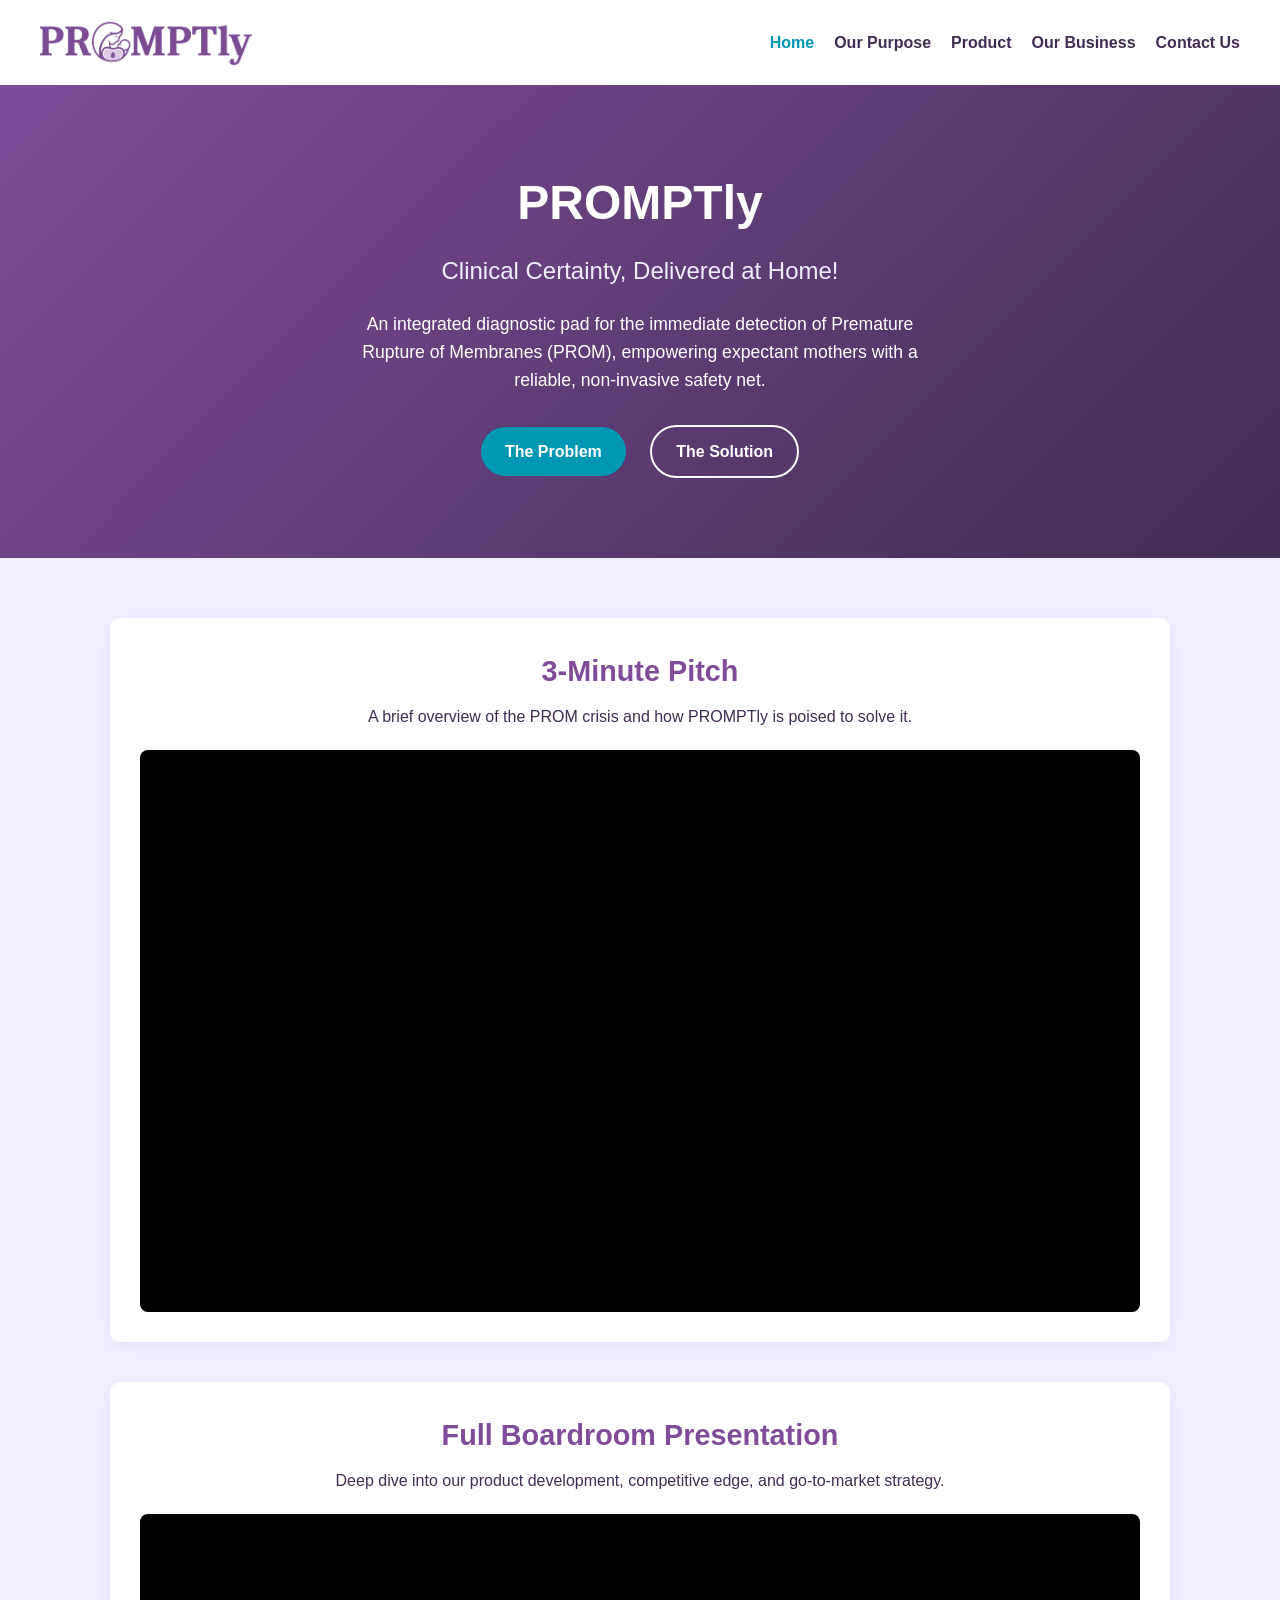
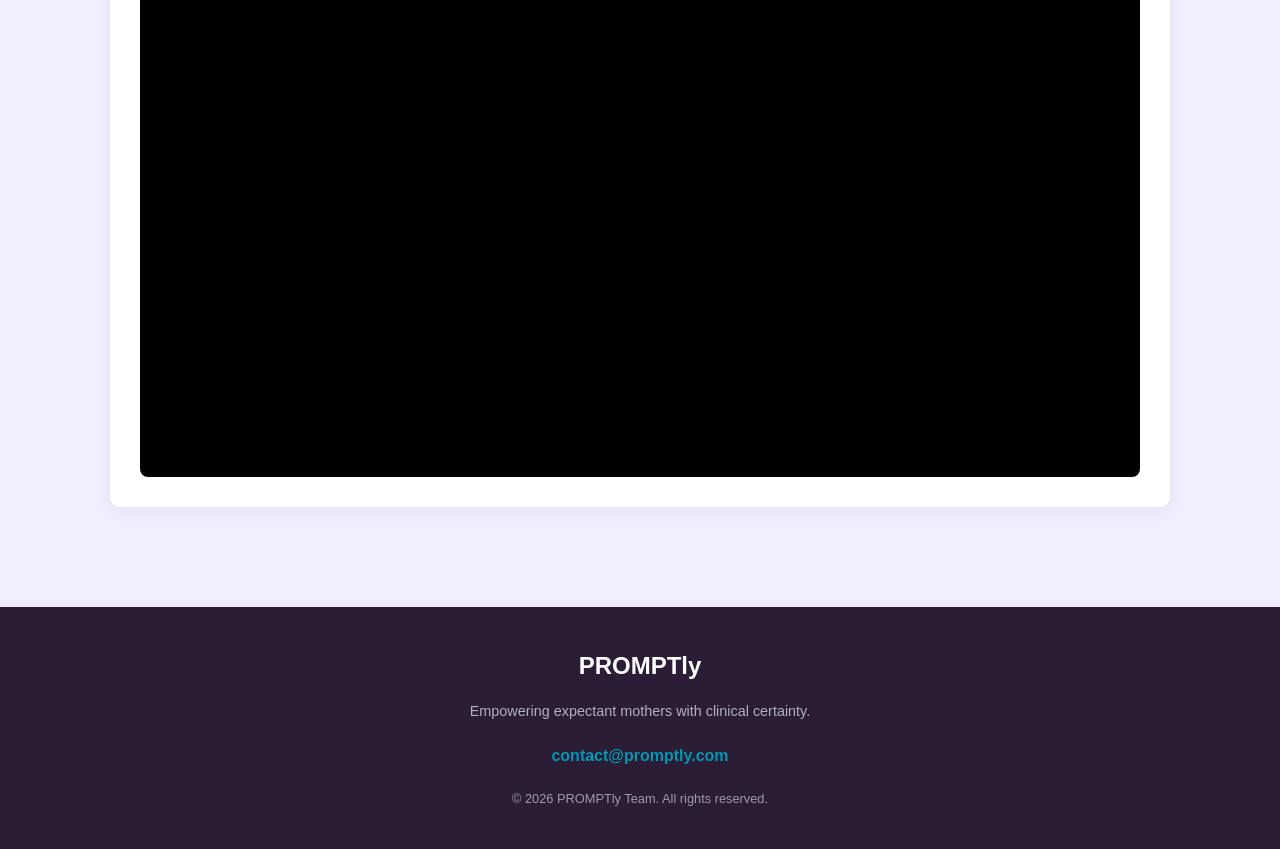
==== index.html @ 9092fa54 "tim initial commit (raw gemini output, not good lol)" ====
<!DOCTYPE html>
<html lang="en">
<head>
    <meta charset="UTF-8">
    <meta name="viewport" content="width=device-width, initial-scale=1.0">
    <title>PROMPTly | Clinical Certainty, Delivered at Home</title>
    <link rel="stylesheet" href="style.css">
</head>
<body>

    <nav class="navbar">
        <div class="logo">
            <a href="index.html">
                <img src="logo.png" alt="PROMPTly Logo">
            </a>
        </div>
        <ul class="nav-links">
            <li><a href="index.html" class="active">Home</a></li>
            <li><a href="purpose.html">Our Purpose</a></li>
            <li><a href="product.html">Product</a></li>
            <li><a href="business.html">Our Business</a></li>
            <li><a href="contact.html">Contact Us</a></li>
        </ul>
    </nav>

    <header class="hero">
        <div class="hero-content">
            <h1>PROMPTly</h1>
            <h2>Clinical Certainty, Delivered at Home!</h2>
            <p>An integrated diagnostic pad for the immediate detection of Premature Rupture of Membranes (PROM), empowering expectant mothers with a reliable, non-invasive safety net.</p>
            <div class="cta-buttons">
                <a href="purpose.html" class="btn btn-primary">The Problem</a>
                <a href="product.html" class="btn btn-secondary">The Solution</a>
            </div>
        </div>
    </header>

    <main class="media-section">
        <div class="container">
            
            <section class="video-container">
                <h3>3-Minute Pitch</h3>
                <p>A brief overview of the PROM crisis and how PROMPTly is poised to solve it.</p>
                <div class="video-wrapper">
                    <iframe src="https://www.youtube.com/embed/placeholder1" frameborder="0" allow="autoplay; encrypted-media" allowfullscreen></iframe>
                </div>
            </section>

            <section class="video-container">
                <h3>Full Boardroom Presentation</h3>
                <p>Deep dive into our product development, competitive edge, and go-to-market strategy.</p>
                <div class="video-wrapper">
                    <iframe src="https://www.youtube.com/embed/placeholder2" frameborder="0" allow="autoplay; encrypted-media" allowfullscreen></iframe>
                </div>
            </section>

        </div>
    </main>

    <footer>
        <div class="footer-content">
            <div class="logo" style="color: var(--white); margin-bottom: 15px;">PROMPTly</div>
            <p>Empowering expectant mothers with clinical certainty.</p>
            <div style="margin-top: 20px;">
                <a href="mailto:contact@promptly.com" style="color: var(--accent-color-2); font-weight: bold;">contact@promptly.com</a>
            </div>
            <p style="margin-top: 20px; font-size: 0.8rem; opacity: 0.6;">&copy; 2026 PROMPTly Team. All rights reserved.</p>
        </div>
    </footer>

</body>
</html>
---- style.css ----
/* --- CSS VARIABLES --- */
:root {
    --bg-color: #f0edff;           /* Light Lavender */
    --text-color: #412d53;         /* Dark Purple */
    --accent-color-1: #804c9a;     /* Medium Purple */
    --accent-color-2: #0097b2;     /* Teal */
    
    /* Complementary Colors */
    --card-bg: #ffffff;            /* Clean white for content readability */
    --footer-bg: #2a1d35;          /* Extra dark purple for footer contrast */
    --white: #ffffff;
}

/* --- GLOBAL STYLES --- */
* {
    margin: 0;
    padding: 0;
    box-sizing: border-box;
}

body {
    font-family: 'Segoe UI', Tahoma, Geneva, Verdana, sans-serif;
    background-color: var(--bg-color);
    color: var(--text-color);
    line-height: 1.6;
}

a {
    text-decoration: none;
    color: var(--accent-color-2);
    transition: color 0.3s ease;
}

a:hover {
    color: var(--accent-color-1);
}

.container {
    max-width: 1100px;
    margin: 0 auto;
    padding: 0 20px;
}

/* --- NAVIGATION --- */
.navbar {
    display: flex;
    justify-content: space-between;
    align-items: center;
    background-color: var(--card-bg);
    padding: 20px 40px;
    box-shadow: 0 4px 6px rgba(0,0,0,0.05);
}

.logo {
    font-size: 24px;
    font-weight: 700;
    color: var(--accent-color-1);
}

.nav-links {
    list-style: none;
    display: flex;
    gap: 20px;
}

.nav-links a {
    color: var(--text-color);
    font-weight: 600;
}

.nav-links a.active, .nav-links a:hover {
    color: var(--accent-color-2);
}

/* --- HERO SECTION --- */
.hero {
    background: linear-gradient(135deg, var(--accent-color-1), var(--text-color));
    color: var(--white);
    text-align: center;
    padding: 80px 20px;
}

.hero h1 {
    font-size: 3rem;
    margin-bottom: 10px;
}

.hero h2 {
    font-size: 1.5rem;
    font-weight: 300;
    margin-bottom: 20px;
    color: var(--bg-color);
}

.hero p {
    max-width: 600px;
    margin: 0 auto 30px auto;
    font-size: 1.1rem;
}

.cta-buttons .btn {
    display: inline-block;
    padding: 12px 24px;
    border-radius: 30px;
    font-weight: 600;
    margin: 0 10px;
}

.btn-primary {
    background-color: var(--accent-color-2);
    color: var(--white);
}

.btn-primary:hover {
    background-color: #007a90;
    color: var(--white);
}

.btn-secondary {
    background-color: transparent;
    border: 2px solid var(--white);
    color: var(--white);
}

.btn-secondary:hover {
    background-color: var(--white);
    color: var(--accent-color-1);
}

/* --- MEDIA SECTION (VIDEOS) --- */
.media-section {
    padding: 60px 0;
}

.video-container {
    background-color: var(--card-bg);
    border-radius: 10px;
    padding: 30px;
    margin-bottom: 40px;
    box-shadow: 0 4px 15px rgba(0,0,0,0.05);
    text-align: center;
}

.video-container h3 {
    color: var(--accent-color-1);
    margin-bottom: 10px;
    font-size: 1.8rem;
}

.video-container p {
    margin-bottom: 20px;
    color: var(--text-color);
}

.video-wrapper {
    position: relative;
    padding-bottom: 56.25%; /* 16:9 Aspect Ratio */
    height: 0;
    overflow: hidden;
    border-radius: 8px;
    background-color: #000;
}

.video-wrapper iframe {
    position: absolute;
    top: 0;
    left: 0;
    width: 100%;
    height: 100%;
}

/* --- FOOTER & RUBRIC MAP --- */
footer {
    background-color: var(--footer-bg);
    color: var(--bg-color);
    padding: 40px 20px;
    text-align: center;
}

.footer-content h4 {
    color: var(--accent-color-2);
    margin-bottom: 15px;
    font-size: 1.2rem;
}

.rubric-map {
    list-style: none;
    max-width: 600px;
    margin: 0 auto 30px auto;
    text-align: left;
    background: rgba(255,255,255,0.1);
    padding: 20px;
    border-radius: 8px;
}

.rubric-map li {
    margin-bottom: 10px;
}

.rubric-map a {
    color: var(--accent-color-2);
    text-decoration: underline;
}

.rubric-map a:hover {
    color: var(--white);
}

footer p {
    font-size: 0.9rem;
    opacity: 0.7;
}

/* --- LOGO IMAGE UPDATE --- */
.logo a {
    display: flex;
    align-items: center;
}

.logo img {
    height: 45px; /* Adjust this value to make your logo bigger/smaller */
    width: auto;
    display: block;
}

/* --- PURPOSE PAGE STYLES --- */
.content-section {
    padding: 60px 0;
}

.info-card {
    background-color: var(--card-bg);
    border-radius: 10px;
    padding: 30px;
    margin-bottom: 30px;
    box-shadow: 0 4px 15px rgba(0,0,0,0.05);
    border-left: 5px solid var(--accent-color-1);
}

.info-card h3 {
    color: var(--text-color);
    margin-bottom: 15px;
    font-size: 1.5rem;
}

.info-card p {
    font-size: 1.1rem;
    color: #555;
}

.double-column {
    display: flex;
    gap: 30px;
    border-left: none;
    background-color: transparent;
    box-shadow: none;
    padding: 0;
}

.double-column .column {
    flex: 1;
    background-color: var(--card-bg);
    border-radius: 10px;
    padding: 30px;
    box-shadow: 0 4px 15px rgba(0,0,0,0.05);
    border-top: 5px solid var(--accent-color-2);
}

.personal-story {
    background-color: var(--bg-color);
    border: 2px dashed var(--accent-color-1);
    border-left: 2px dashed var(--accent-color-1);
    text-align: center;
}

.personal-story h3 {
    color: var(--accent-color-1);
}

/* Responsive for double column */
@media (max-width: 768px) {
    .double-column {
        flex-direction: column;
    }
}

/* --- PRODUCT PAGE STYLES --- */
.product-feature {
    display: flex;
    align-items: center;
    gap: 40px;
    margin-bottom: 50px;
    background-color: var(--card-bg);
    padding: 30px;
    border-radius: 10px;
    box-shadow: 0 4px 15px rgba(0,0,0,0.05);
}

.product-feature.reverse {
    flex-direction: row-reverse;
}

.feature-text {
    flex: 1;
}

.feature-text h3 {
    color: var(--accent-color-1);
    margin-bottom: 15px;
    font-size: 1.5rem;
}

.feature-text p {
    color: #555;
    font-size: 1.1rem;
}

.feature-image {
    flex: 1;
    display: flex;
    justify-content: center;
    align-items: center;
}

.feature-image img {
    max-width: 100%;
    border-radius: 8px;
    box-shadow: 0 4px 10px rgba(0,0,0,0.1);
}

/* Placeholder box for missing images */
.placeholder-box {
    background-color: #e2dcf2;
    border: 2px dashed var(--accent-color-1);
    border-radius: 8px;
    height: 250px;
    width: 100%;
    color: var(--accent-color-1);
    font-weight: bold;
}

.ui-list {
    margin-top: 15px;
    padding-left: 20px;
}

.ui-list li {
    margin-bottom: 10px;
    font-size: 1.1rem;
}

/* Responsive for Product Features */
@media (max-width: 768px) {
    .product-feature, .product-feature.reverse {
        flex-direction: column;
        text-align: center;
    }
}

/* --- BUSINESS PAGE STYLES --- */

/* Stats Grid for TAM/SAM/SOM */
.stats-grid {
    display: grid;
    grid-template-columns: repeat(auto-fit, minmax(200px, 1fr));
    gap: 20px;
    margin-top: 20px;
}

.stat-box {
    background-color: var(--bg-color);
    padding: 20px;
    border-radius: 8px;
    text-align: center;
    border: 2px solid var(--accent-color-1);
    transition: transform 0.3s ease;
}

.stat-box:hover {
    transform: translateY(-5px);
}

.stat-box h4 {
    color: var(--accent-color-1);
    font-size: 2.5rem;
    margin-bottom: 5px;
    line-height: 1;
}

.stat-box p {
    font-size: 0.95rem;
    color: var(--text-color);
}

/* Timeline Layout */
.timeline {
    margin-top: 25px;
    position: relative;
}

.timeline::before {
    content: '';
    position: absolute;
    left: 20px;
    top: 0;
    bottom: 0;
    width: 3px;
    background-color: var(--bg-color);
}

.timeline-step {
    display: flex;
    margin-bottom: 25px;
    position: relative;
}

.step-marker {
    width: 40px;
    height: 40px;
    background-color: var(--accent-color-2);
    color: var(--white);
    border-radius: 50%;
    display: flex;
    align-items: center;
    justify-content: center;
    font-weight: bold;
    font-size: 1.2rem;
    flex-shrink: 0;
    z-index: 1;
    border: 4px solid var(--card-bg);
}

.step-content {
    margin-left: 20px;
    padding-top: 5px;
}

.step-content h4 {
    color: var(--accent-color-2);
    margin-bottom: 5px;
}

/* Competitor Table */
.table-responsive {
    overflow-x: auto;
    margin-top: 20px;
}

.competitor-table {
    width: 100%;
    border-collapse: collapse;
    min-width: 600px;
}

.competitor-table th, .competitor-table td {
    padding: 15px;
    text-align: left;
    border-bottom: 1px solid #eee;
}

.competitor-table th {
    background-color: var(--bg-color);
    color: var(--accent-color-1);
    font-weight: bold;
}

.competitor-table td.highlight {
    background-color: rgba(0, 151, 178, 0.05); /* very light teal */
    font-weight: 600;
    color: var(--accent-color-2);
    border-left: 3px solid var(--accent-color-2);
    border-right: 3px solid var(--accent-color-2);
}

/* Make sure the highlight borders connect vertically */
.competitor-table tbody tr:first-child td.highlight {
    border-top: 3px solid var(--accent-color-2);
}
.competitor-table tbody tr:last-child td.highlight {
    border-bottom: 3px solid var(--accent-color-2);
}

@media (max-width: 768px) {
    .stats-grid {
        grid-template-columns: 1fr;
    }
}

/* --- CONTACT PAGE STYLES --- */

/* Team Grid */
.team-grid {
    display: grid;
    grid-template-columns: repeat(auto-fit, minmax(300px, 1fr));
    gap: 30px;
    margin-bottom: 50px;
}

.team-card {
    background-color: var(--card-bg);
    border-radius: 10px;
    padding: 30px 20px;
    text-align: center;
    box-shadow: 0 4px 15px rgba(0,0,0,0.05);
    border-top: 5px solid var(--accent-color-1);
    transition: transform 0.3s ease;
}

.team-card:nth-child(even) {
    border-top: 5px solid var(--accent-color-2);
}

.team-card:hover {
    transform: translateY(-5px);
}

.team-avatar {
    width: 80px;
    height: 80px;
    background-color: var(--bg-color);
    color: var(--accent-color-1);
    border-radius: 50%;
    margin: 0 auto 15px auto;
    display: flex;
    align-items: center;
    justify-content: center;
    font-size: 1.5rem;
    font-weight: bold;
    border: 2px solid var(--accent-color-1);
}

.team-card:nth-child(even) .team-avatar {
    color: var(--accent-color-2);
    border: 2px solid var(--accent-color-2);
}

.team-card h4 {
    color: var(--text-color);
    font-size: 1.3rem;
    margin-bottom: 5px;
}

.team-role {
    color: var(--accent-color-1);
    font-weight: 600;
    font-size: 0.95rem;
    margin-bottom: 15px;
}

.team-card:nth-child(even) .team-role {
    color: var(--accent-color-2);
}

.team-bullets {
    text-align: left;
    font-size: 0.9rem;
    color: #555;
    padding-left: 20px;
}

.team-bullets li {
    margin-bottom: 8px;
}

/* Mentors Section */
.mentors-section {
    background-color: var(--bg-color);
    border: 2px dashed var(--accent-color-1);
    border-radius: 10px;
    padding: 30px;
    text-align: center;
    margin-bottom: 60px;
}

.mentors-section h3 {
    color: var(--accent-color-1);
    margin-bottom: 10px;
}

.mentor-list {
    display: flex;
    justify-content: center;
    gap: 40px;
    margin-top: 20px;
}

.mentor-list p {
    background-color: var(--white);
    padding: 10px 20px;
    border-radius: 30px;
    box-shadow: 0 2px 5px rgba(0,0,0,0.05);
}

/* Contact Form Layout */
.contact-container {
    display: flex;
    gap: 40px;
    background-color: var(--card-bg);
    border-radius: 10px;
    padding: 40px;
    box-shadow: 0 4px 15px rgba(0,0,0,0.05);
}

.contact-info {
    flex: 1;
}

.contact-info h3 {
    color: var(--accent-color-2);
    font-size: 1.8rem;
    margin-bottom: 15px;
}

.contact-form {
    flex: 1.5;
}

.form-group {
    margin-bottom: 20px;
}

.form-group label {
    display: block;
    margin-bottom: 8px;
    font-weight: bold;
    color: var(--text-color);
}

.form-group input, .form-group textarea {
    width: 100%;
    padding: 12px;
    border: 1px solid #ccc;
    border-radius: 6px;
    font-family: inherit;
    font-size: 1rem;
}

.form-group input:focus, .form-group textarea:focus {
    outline: none;
    border-color: var(--accent-color-2);
    box-shadow: 0 0 5px rgba(0, 151, 178, 0.3);
}

/* Responsive Design for Contact Page */
@media (max-width: 768px) {
    .mentor-list {
        flex-direction: column;
        gap: 15px;
    }
    
    .contact-container {
        flex-direction: column;
    }
}
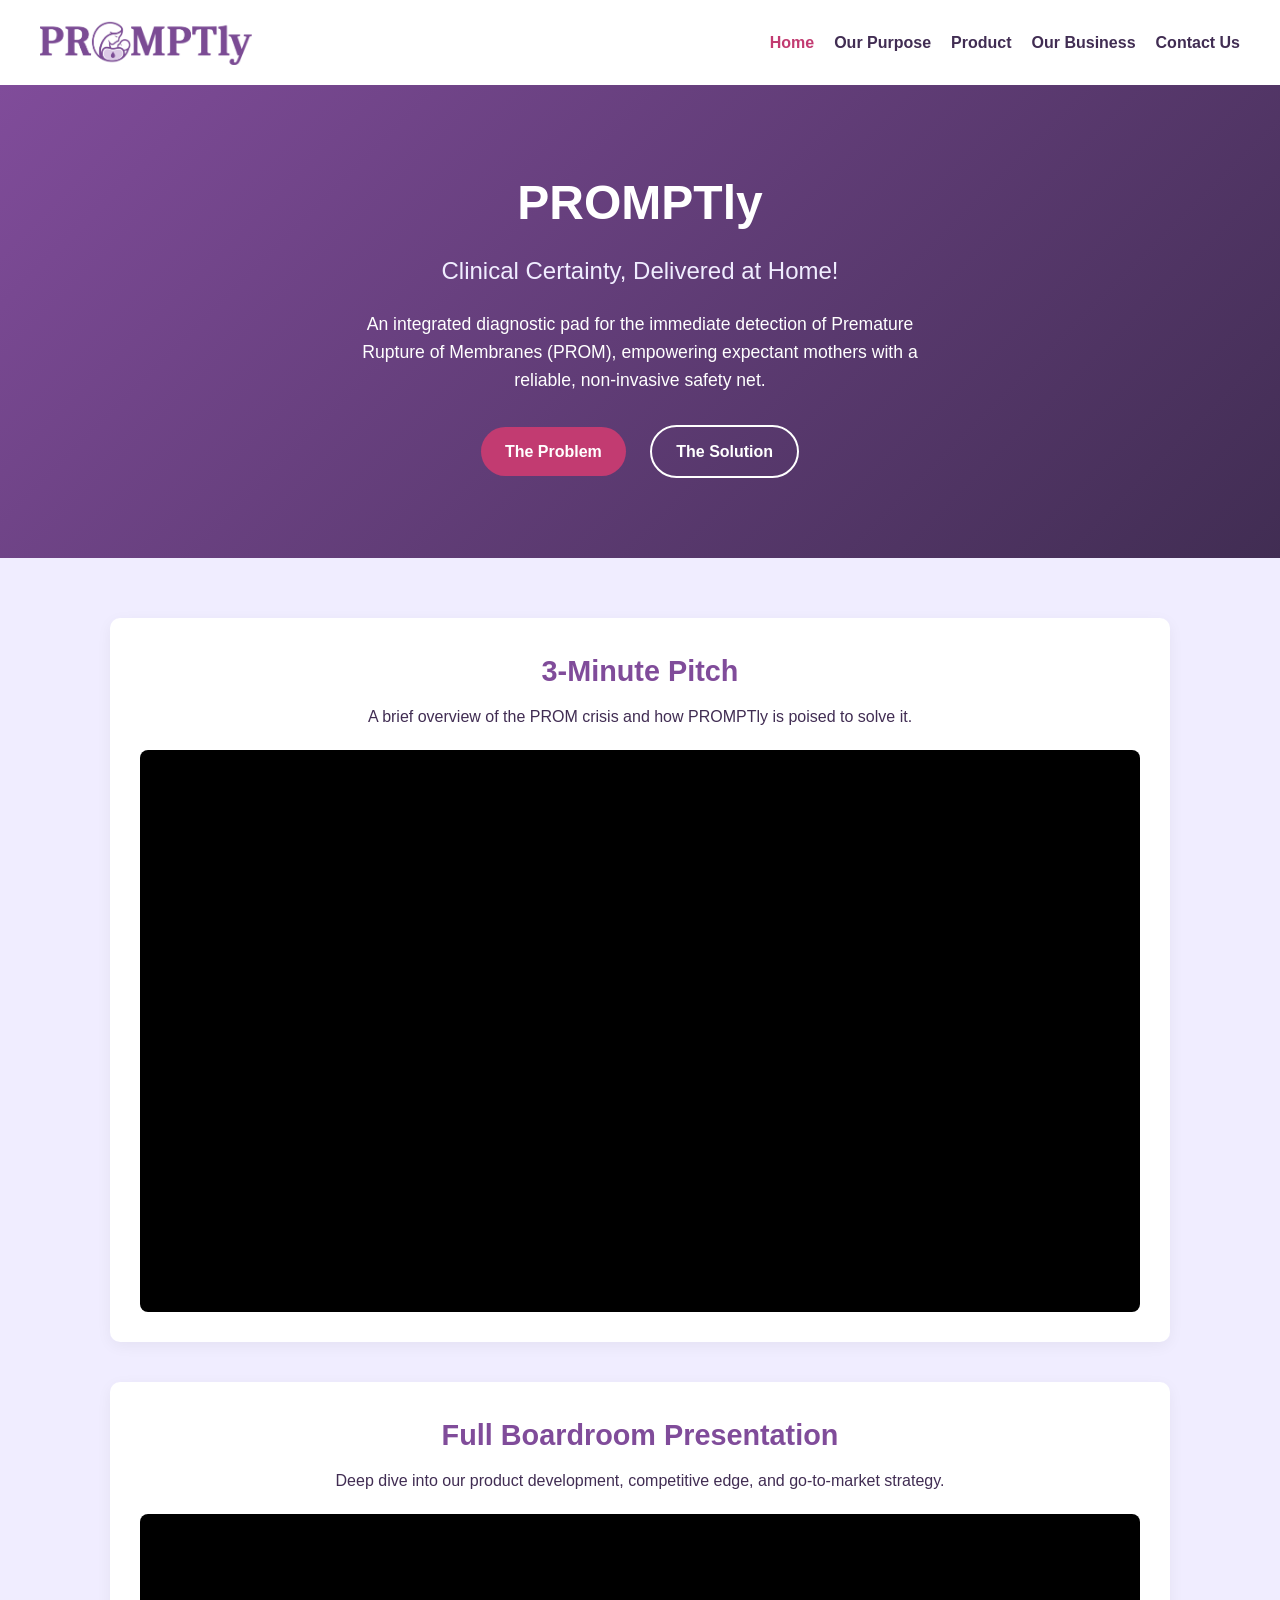
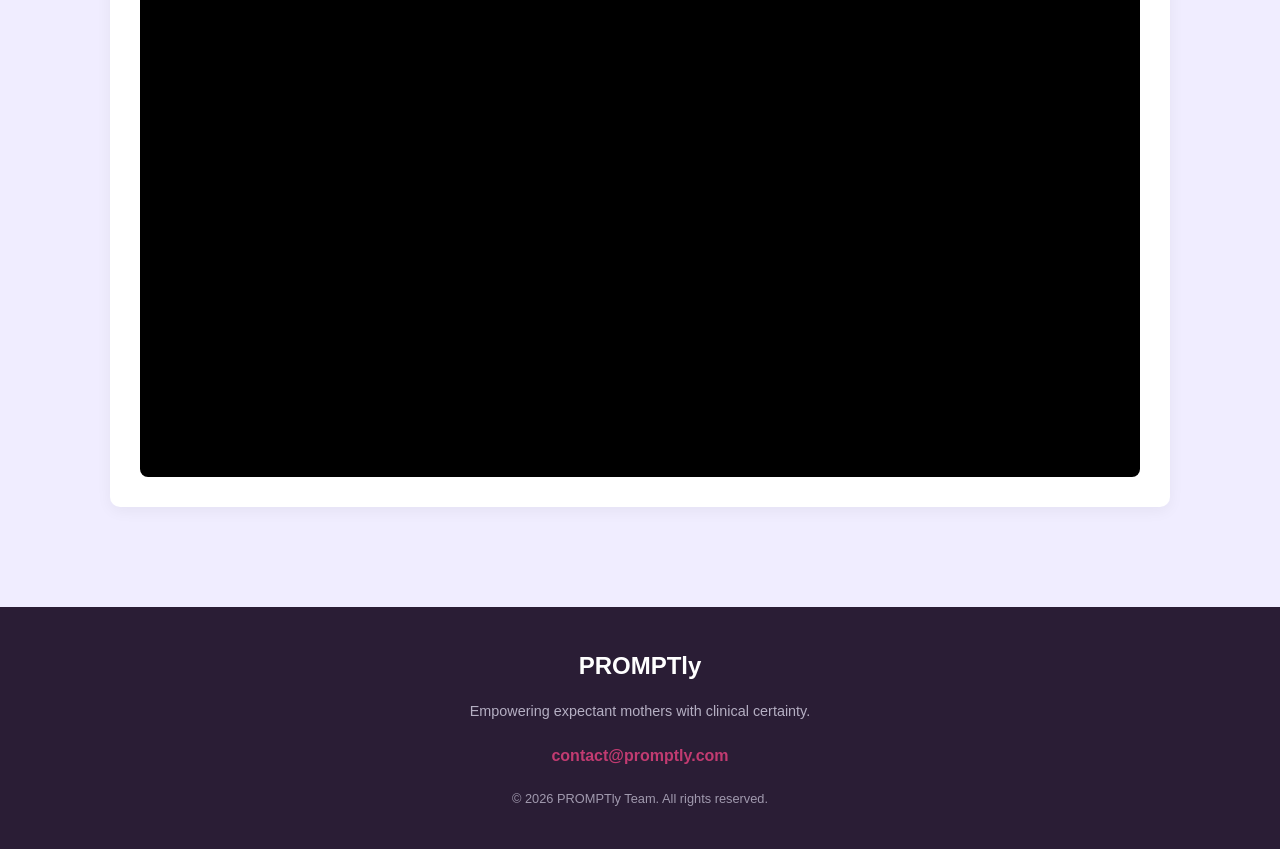
==== commit baf24aac: "added logo favicon.png" ====
--- a/index.html
+++ b/index.html
@@ -5,6 +5,7 @@
     <meta name="viewport" content="width=device-width, initial-scale=1.0">
     <title>PROMPTly | Clinical Certainty, Delivered at Home</title>
     <link rel="stylesheet" href="style.css">
+    <link rel="icon" type="image/png" href="assets/favicon.png">
 </head>
 <body>
 
--- a/style.css
+++ b/style.css
@@ -3,7 +3,8 @@
     --bg-color: #f0edff;           /* Light Lavender */
     --text-color: #412d53;         /* Dark Purple */
     --accent-color-1: #804c9a;     /* Medium Purple */
-    --accent-color-2: #0097b2;     /* Teal */
+    --accent-color-2: #c23b71;     /* Deep Rose */
+    --hover-color: #a72f5f;
     
     /* Complementary Colors */
     --card-bg: #ffffff;            /* Clean white for content readability */
@@ -112,7 +113,7 @@
 }
 
 .btn-primary:hover {
-    background-color: #007a90;
+    background-color: var(--hover-color);
     color: var(--white);
 }
 
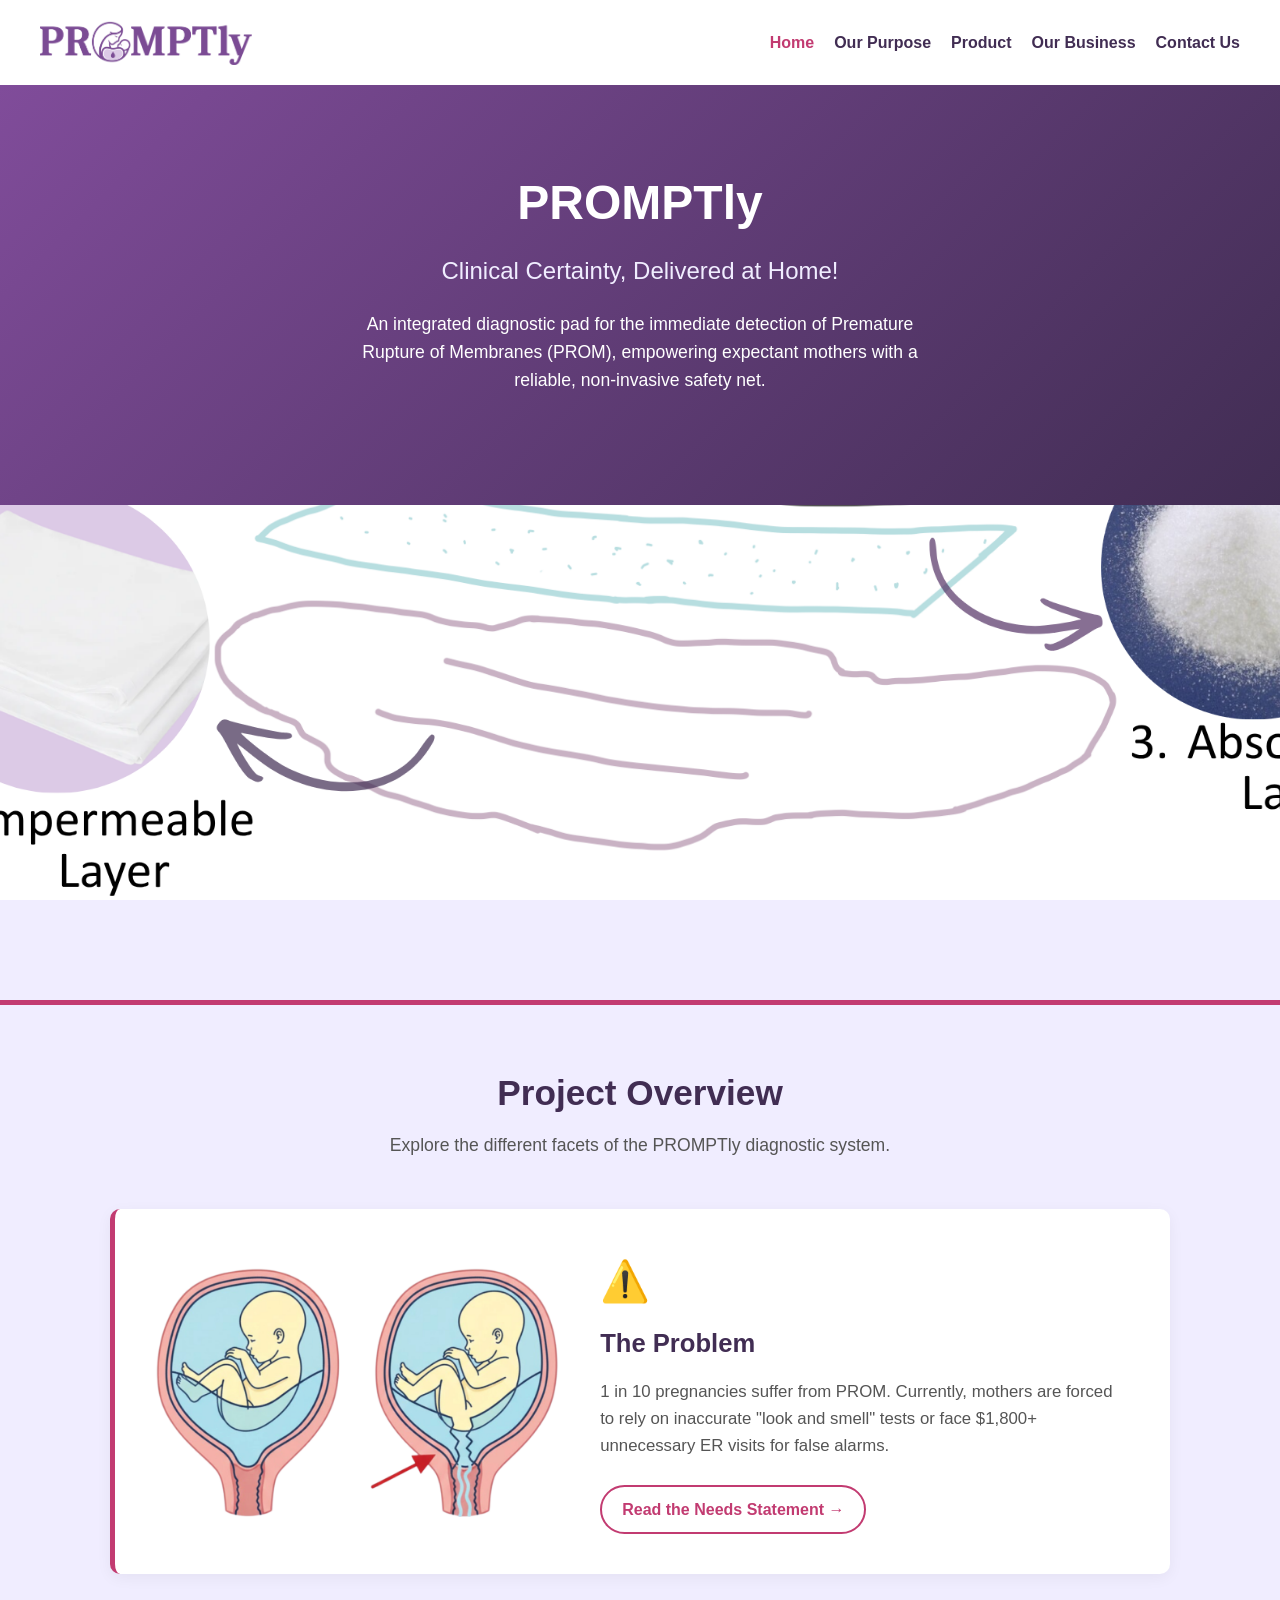
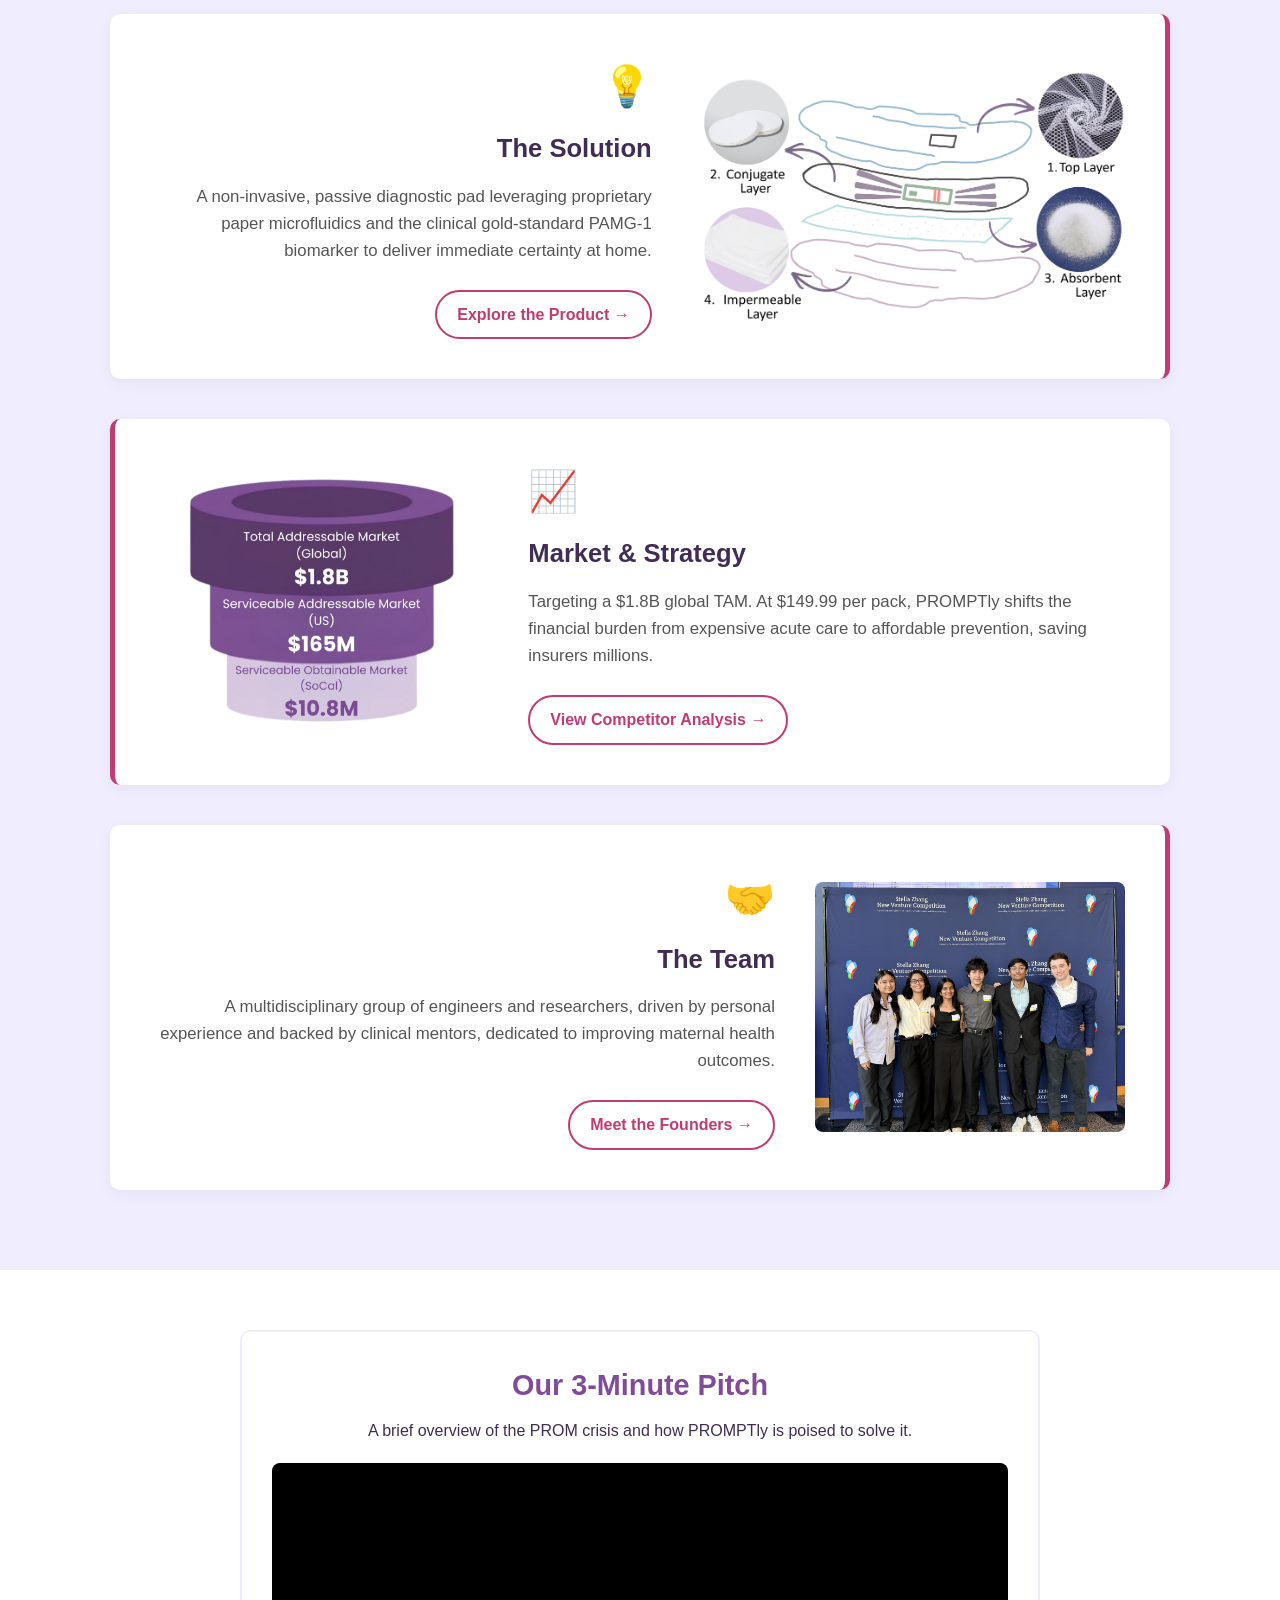
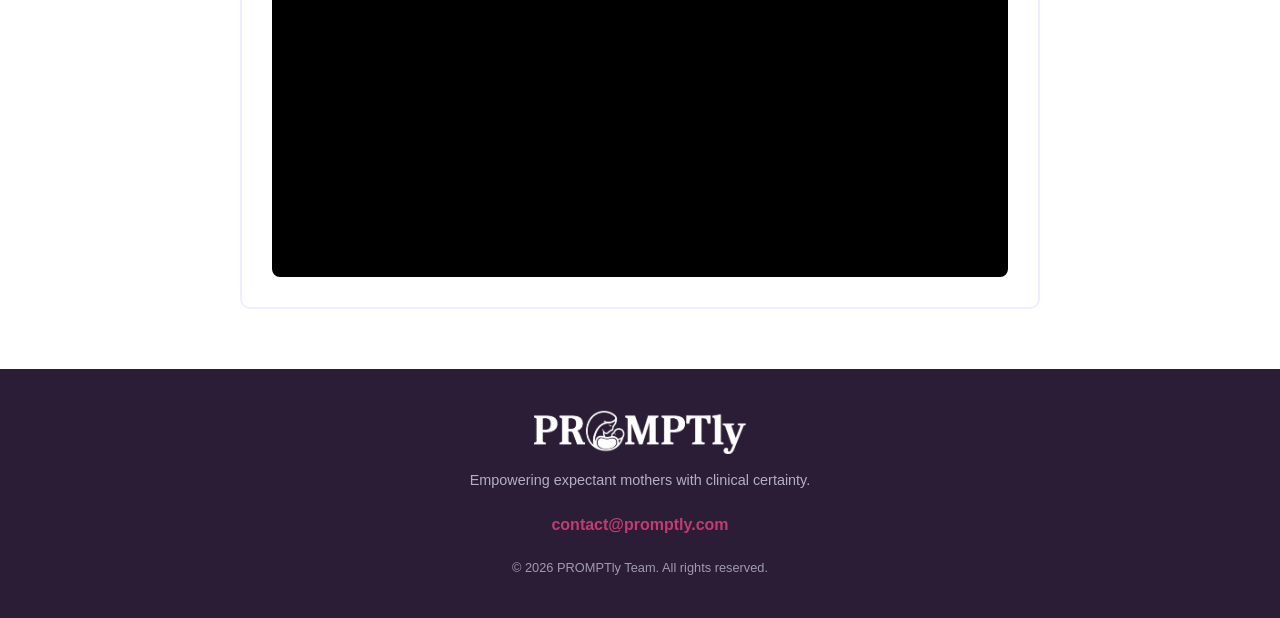
==== commit af661d29: "redesign homepage, upload assets" ====
--- a/index.html
+++ b/index.html
@@ -5,7 +5,6 @@
     <meta name="viewport" content="width=device-width, initial-scale=1.0">
     <title>PROMPTly | Clinical Certainty, Delivered at Home</title>
     <link rel="stylesheet" href="style.css">
-    <link rel="icon" type="image/png" href="assets/favicon.png">
 </head>
 <body>
 
@@ -29,38 +28,89 @@
             <h1>PROMPTly</h1>
             <h2>Clinical Certainty, Delivered at Home!</h2>
             <p>An integrated diagnostic pad for the immediate detection of Premature Rupture of Membranes (PROM), empowering expectant mothers with a reliable, non-invasive safety net.</p>
-            <div class="cta-buttons">
-                <a href="purpose.html" class="btn btn-primary">The Problem</a>
-                <a href="product.html" class="btn btn-secondary">The Solution</a>
-            </div>
         </div>
     </header>
 
-    <main class="media-section">
+    <div class="parallax-section"></div>
+
+    <section class="overview-section">
         <div class="container">
-            
-            <section class="video-container">
-                <h3>3-Minute Pitch</h3>
+            <div class="section-heading">
+                <h2>Project Overview</h2>
+                <p>Explore the different facets of the PROMPTly diagnostic system.</p>
+            </div>
+
+            <div class="summary-rows">
+                
+                <div class="summary-card">
+                    <div class="card-image">
+                        <img src="assets/prom-diagram.png" alt="PROM diagram">
+                    </div>
+                    <div class="card-text">
+                        <div class="card-icon">⚠️</div>
+                        <h3>The Problem</h3>
+                        <p>1 in 10 pregnancies suffer from PROM. Currently, mothers are forced to rely on inaccurate "look and smell" tests or face $1,800+ unnecessary ER visits for false alarms.</p>
+                        <a href="purpose.html" class="btn btn-outline">Read the Needs Statement &rarr;</a>
+                    </div>
+                </div>
+
+                <div class="summary-card row-reverse">
+                    <div class="card-image">
+                        <img src="assets/layers.png" alt="Our Device">
+                    </div>
+                    <div class="card-text">
+                        <div class="card-icon">💡</div>
+                        <h3>The Solution</h3>
+                        <p>A non-invasive, passive diagnostic pad leveraging proprietary paper microfluidics and the clinical gold-standard PAMG-1 biomarker to deliver immediate certainty at home.</p>
+                        <a href="product.html" class="btn btn-outline">Explore the Product &rarr;</a>
+                    </div>
+                </div>
+
+                <div class="summary-card">
+                    <div class="card-image">
+                        <img src="assets/TAM-SAM-SOM.png" alt="Market">
+                    </div>
+                    <div class="card-text">
+                        <div class="card-icon">📈</div>
+                        <h3>Market & Strategy</h3>
+                        <p>Targeting a $1.8B global TAM. At $149.99 per pack, PROMPTly shifts the financial burden from expensive acute care to affordable prevention, saving insurers millions.</p>
+                        <a href="business.html" class="btn btn-outline">View Competitor Analysis &rarr;</a>
+                    </div>
+                </div>
+
+                <div class="summary-card row-reverse">
+                    <div class="card-image">
+                        <img src="assets/team-photo.jpg" alt="Our Device">
+                    </div>
+                    <div class="card-text">
+                        <div class="card-icon">🤝</div>
+                        <h3>The Team</h3>
+                        <p>A multidisciplinary group of engineers and researchers, driven by personal experience and backed by clinical mentors, dedicated to improving maternal health outcomes.</p>
+                        <a href="contact.html" class="btn btn-outline">Meet the Founders &rarr;</a>
+                    </div>
+                </div>
+
+            </div>
+        </div>
+    </section>
+
+    <main class="media-section" style="background-color: var(--card-bg); padding-top: 60px;">
+        <div class="container">
+            <section class="video-container" style="max-width: 800px; margin: 0 auto; box-shadow: none; border: 2px solid var(--bg-color);">
+                <h3>Our 3-Minute Pitch</h3>
                 <p>A brief overview of the PROM crisis and how PROMPTly is poised to solve it.</p>
                 <div class="video-wrapper">
                     <iframe src="https://www.youtube.com/embed/placeholder1" frameborder="0" allow="autoplay; encrypted-media" allowfullscreen></iframe>
                 </div>
             </section>
-
-            <section class="video-container">
-                <h3>Full Boardroom Presentation</h3>
-                <p>Deep dive into our product development, competitive edge, and go-to-market strategy.</p>
-                <div class="video-wrapper">
-                    <iframe src="https://www.youtube.com/embed/placeholder2" frameborder="0" allow="autoplay; encrypted-media" allowfullscreen></iframe>
-                </div>
-            </section>
-
         </div>
     </main>
 
     <footer>
         <div class="footer-content">
-            <div class="logo" style="color: var(--white); margin-bottom: 15px;">PROMPTly</div>
+            <div class="logo" style="color: var(--white); margin-bottom: 15px;">
+                <img src="logo.png" alt="PROMPTly Logo" style="height: 45px; margin: 0 auto; display: block; filter: brightness(0) invert(1);">
+            </div>
             <p>Empowering expectant mothers with clinical certainty.</p>
             <div style="margin-top: 20px;">
                 <a href="mailto:contact@promptly.com" style="color: var(--accent-color-2); font-weight: bold;">contact@promptly.com</a>
--- a/style.css
+++ b/style.css
@@ -652,4 +652,155 @@
     .contact-container {
         flex-direction: column;
     }
+}
+/* --- HOMEPAGE SPECIFIC STYLES --- */
+
+/* Parallax Section */
+.parallax-section {
+    height: 500px; /* Adjust this to make the image taller or shorter */
+    background-image: url('assets/layers.png'); /* ADD YOUR IMAGE URL HERE */
+    background-attachment: fixed;
+    background-position: center;
+    background-repeat: no-repeat;
+    background-size: cover;
+    border-bottom: 5px solid var(--accent-color-2);
+}
+
+/* Overview Section */
+.overview-section {
+    padding: 60px 0 80px 0;
+}
+
+.section-heading {
+    text-align: center;
+    margin-bottom: 50px;
+}
+
+.section-heading h2 {
+    color: var(--text-color);
+    font-size: 2.2rem;
+    margin-bottom: 10px;
+}
+
+.section-heading p {
+    color: #555;
+    font-size: 1.1rem;
+}
+
+/* Full-Width Alternating Rows */
+.summary-rows {
+    display: flex;
+    flex-direction: column;
+    gap: 40px;
+}
+
+.summary-card {
+    display: flex;
+    flex-direction: row;
+    align-items: center;
+    background-color: var(--card-bg);
+    padding: 40px;
+    border-radius: 10px;
+    box-shadow: 0 4px 15px rgba(0,0,0,0.05);
+    gap: 40px;
+    border-left: 5px solid var(--accent-color-2);
+    transition: transform 0.3s ease, box-shadow 0.3s ease;
+}
+
+.summary-card.row-reverse {
+    flex-direction: row-reverse;
+    border-left: none;
+    border-right: 5px solid var(--accent-color-2);
+}
+
+.summary-card:hover {
+    transform: translateY(-5px);
+    box-shadow: 0 8px 25px rgba(0,0,0,0.1);
+}
+
+/* Card Images */
+.card-image {
+    height: 250px;
+    border-radius: 8px;
+    overflow: hidden;
+}
+
+.card-image img {
+    width: 100%;
+    height: 100%;
+    object-fit: cover; /* Ensures image fills the box without stretching */
+}
+
+/* Card Text */
+.card-text {
+    flex: 1;
+    display: flex;
+    flex-direction: column;
+    align-items: flex-start;
+    text-align: left;
+}
+
+.summary-card.row-reverse .card-text {
+    align-items: flex-end;
+    text-align: right;
+}
+
+.card-icon {
+    font-size: 2.5rem;
+    margin-bottom: 10px;
+}
+
+.card-text h3 {
+    color: var(--text-color);
+    margin-bottom: 15px;
+    font-size: 1.6rem;
+}
+
+.card-text p {
+    color: #555;
+    margin-bottom: 25px;
+    font-size: 1.05rem;
+}
+
+/* Button Variants */
+.btn-outline {
+    display: inline-block;
+    padding: 10px 20px;
+    border: 2px solid var(--accent-color-2);
+    color: var(--accent-color-2);
+    border-radius: 30px;
+    font-weight: bold;
+    background-color: transparent;
+    transition: all 0.3s ease;
+}
+
+.btn-outline:hover {
+    background-color: var(--accent-color-2);
+    color: var(--white);
+}
+
+/* Mobile Responsiveness */
+@media (max-width: 768px) {
+    .summary-card, .summary-card.row-reverse {
+        flex-direction: column;
+        text-align: center;
+        border-left: none;
+        border-right: none;
+        border-top: 5px solid var(--accent-color-2);
+    }
+    
+    .summary-card.row-reverse .card-text, .card-text {
+        align-items: center;
+        text-align: center;
+    }
+
+    .card-image {
+        flex: 1 1 auto;
+        width: 100%;
+        height: 200px;
+    }
+    
+    .parallax-section {
+        background-attachment: scroll; /* Disables parallax on mobile to prevent scrolling glitches */
+    }
 }
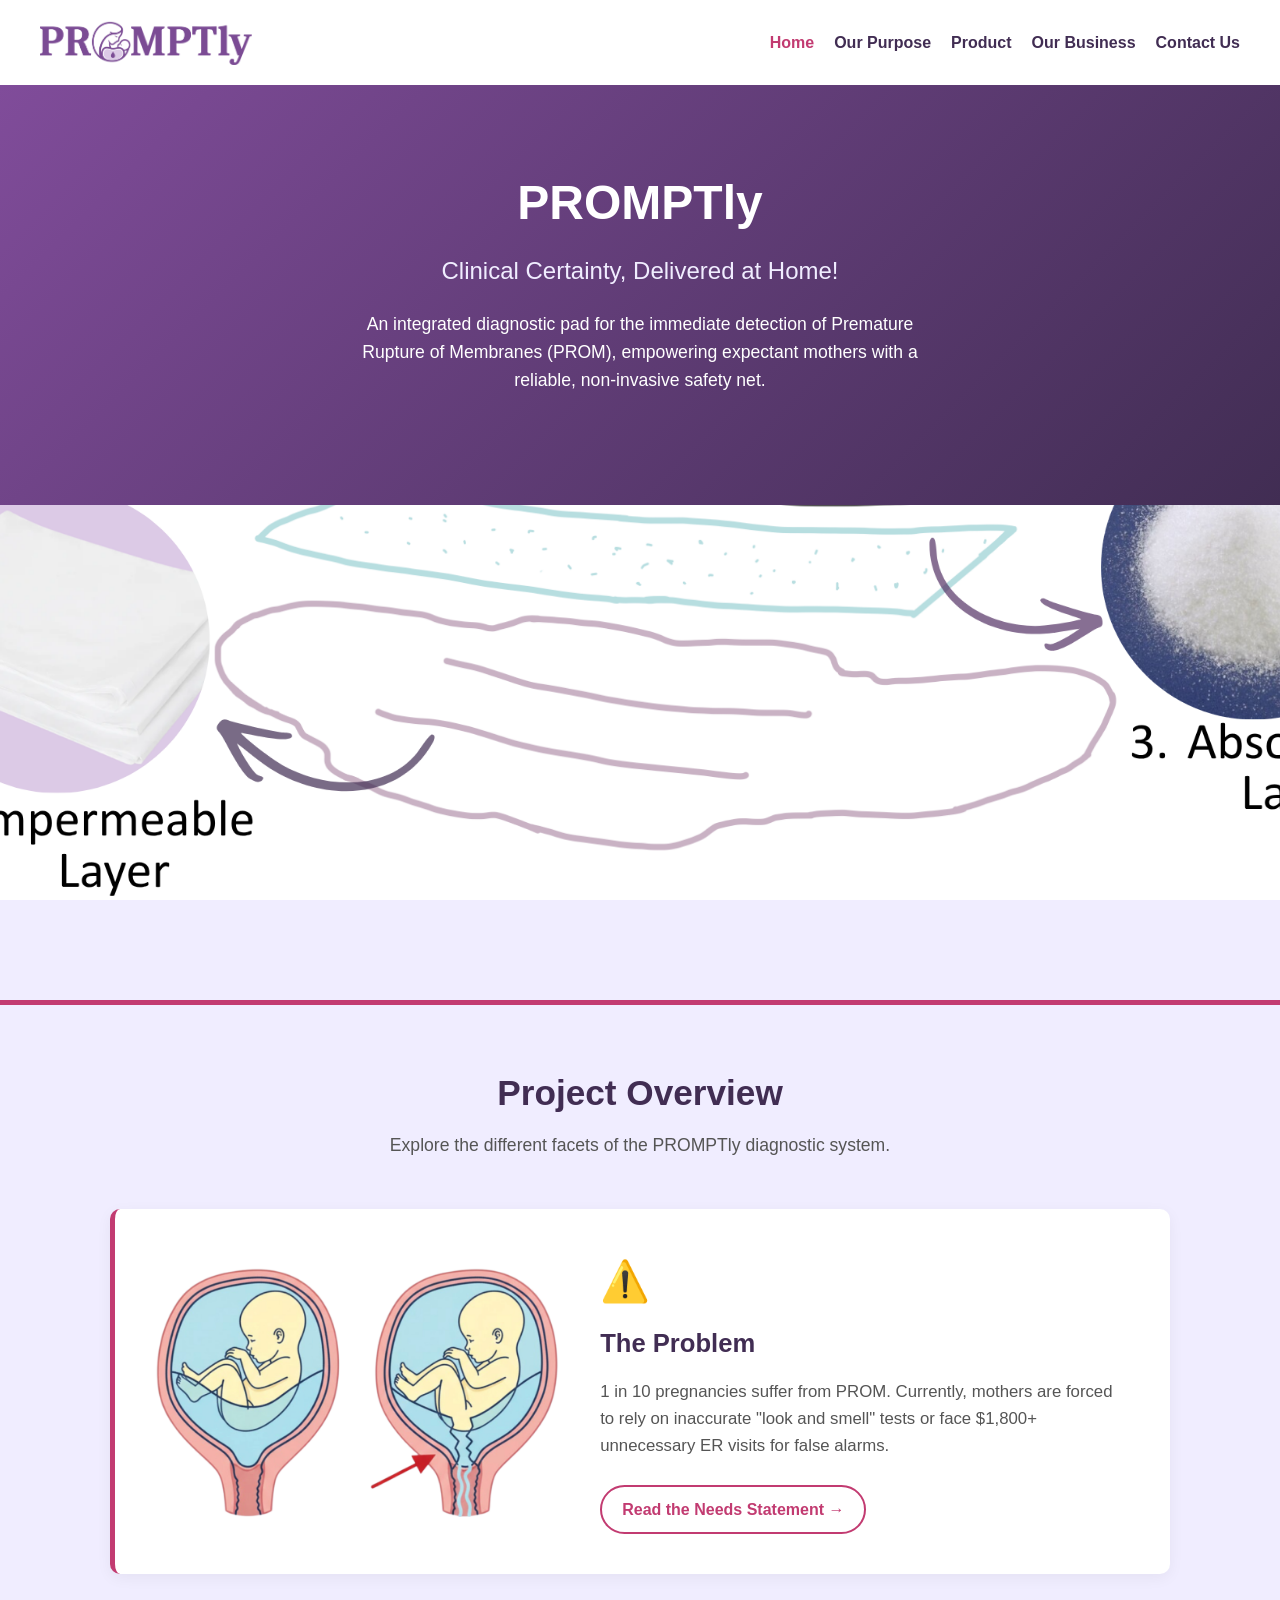
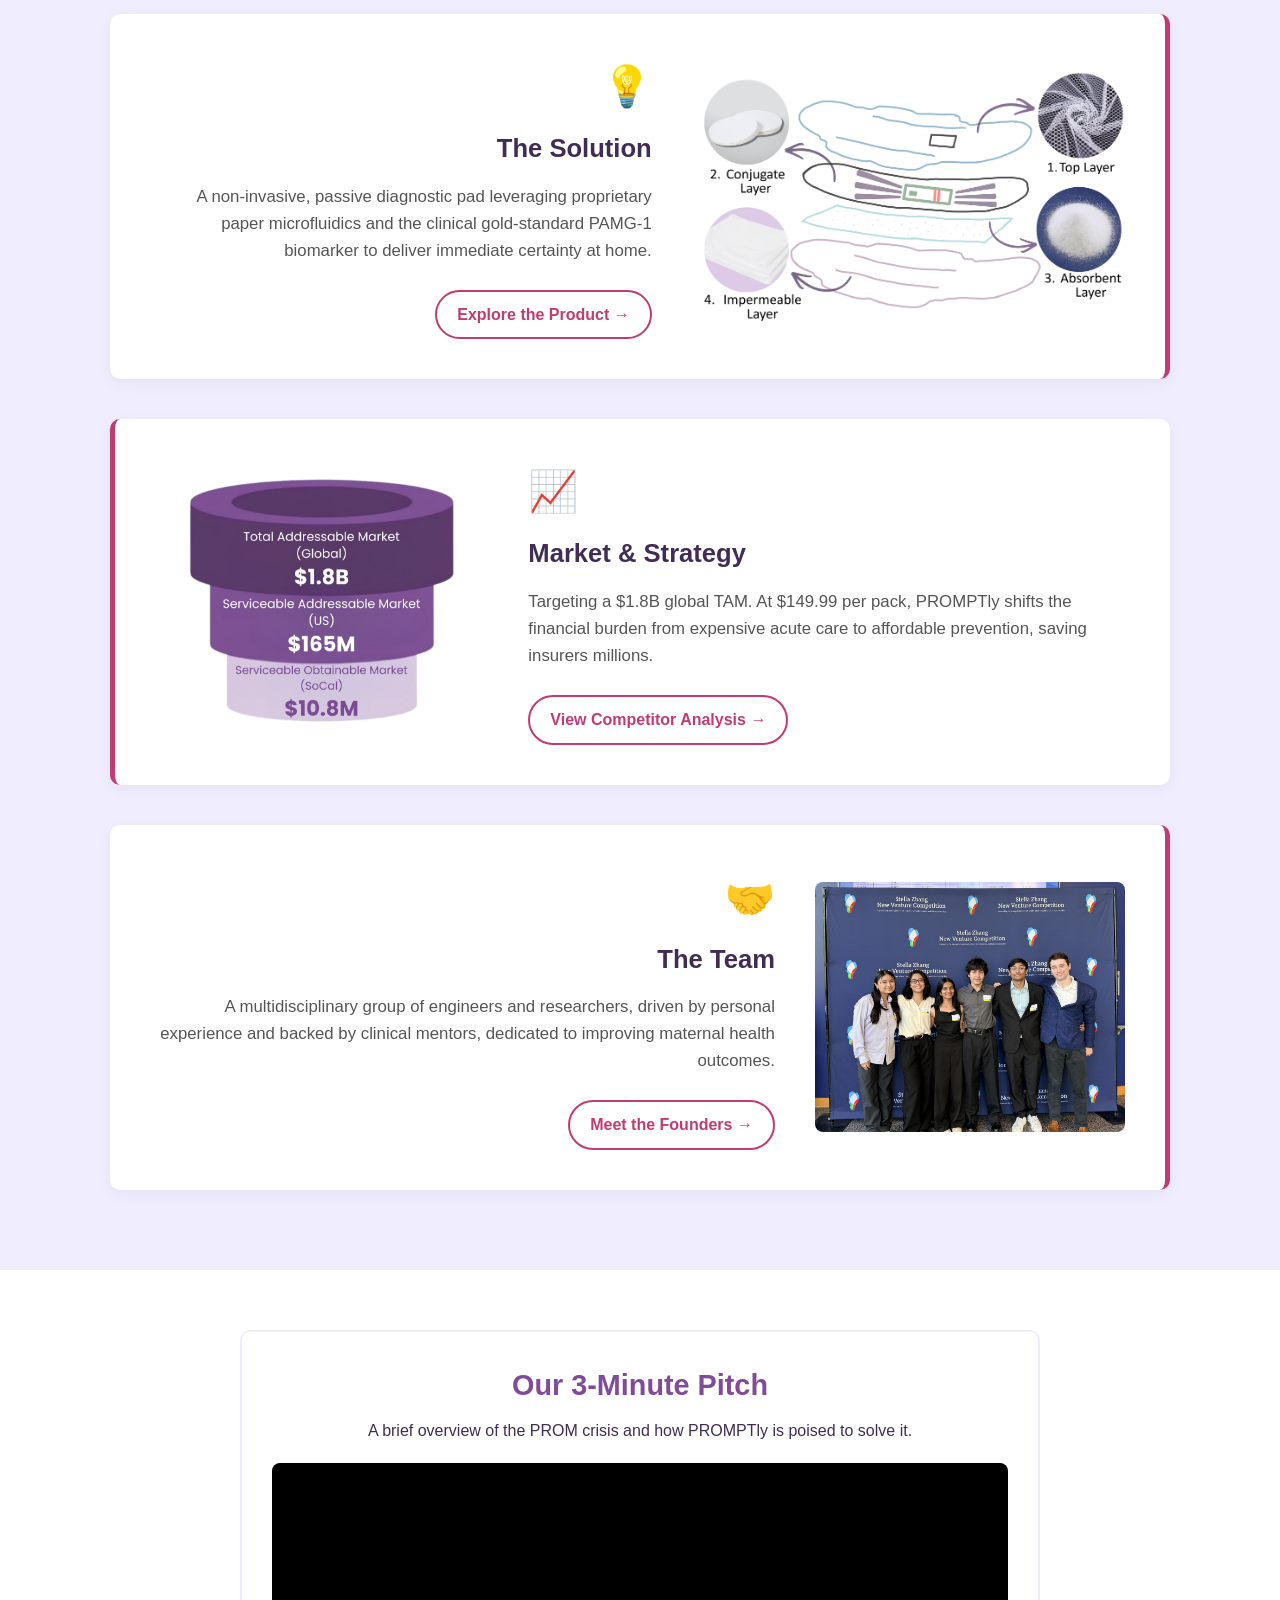
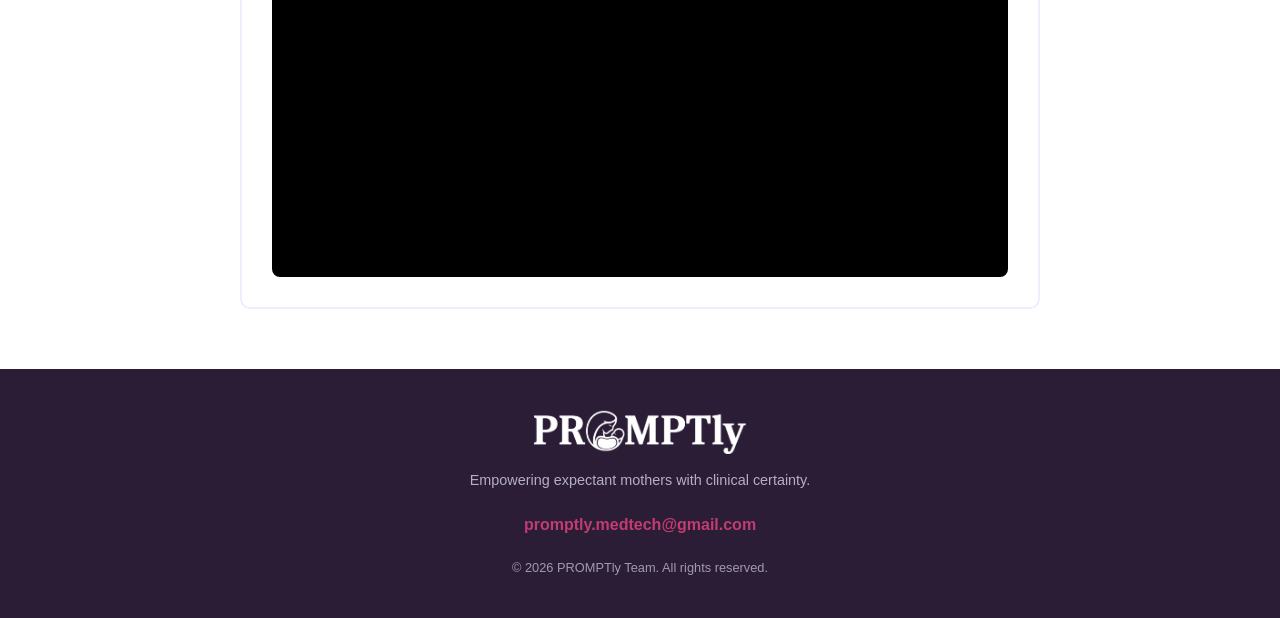
==== commit 96094575: "update contact info and added headshots" ====
--- a/index.html
+++ b/index.html
@@ -113,7 +113,7 @@
             </div>
             <p>Empowering expectant mothers with clinical certainty.</p>
             <div style="margin-top: 20px;">
-                <a href="mailto:contact@promptly.com" style="color: var(--accent-color-2); font-weight: bold;">contact@promptly.com</a>
+                <a href="mailto:promptly.medtech@gmail.com" style="color: var(--accent-color-2); font-weight: bold;">promptly.medtech@gmail.com</a>
             </div>
             <p style="margin-top: 20px; font-size: 0.8rem; opacity: 0.6;">&copy; 2026 PROMPTly Team. All rights reserved.</p>
         </div>
--- a/style.css
+++ b/style.css
@@ -516,8 +516,8 @@
 }
 
 .team-avatar {
-    width: 80px;
-    height: 80px;
+    width: 150px;       /* Increased from 80px */
+    height: 150px;      /* Increased from 80px */
     background-color: var(--bg-color);
     color: var(--accent-color-1);
     border-radius: 50%;
@@ -525,9 +525,10 @@
     display: flex;
     align-items: center;
     justify-content: center;
-    font-size: 1.5rem;
+    font-size: 2.5rem;  /* Made initials bigger just in case any photos are missing */
     font-weight: bold;
-    border: 2px solid var(--accent-color-1);
+    border: 3px solid var(--accent-color-1); /* Made the border slightly thicker */
+    object-fit: cover;  /* Ensures real photos don't stretch or warp */
 }
 
 .team-card:nth-child(even) .team-avatar {
@@ -803,4 +804,108 @@
     .parallax-section {
         background-attachment: scroll; /* Disables parallax on mobile to prevent scrolling glitches */
     }
+}
+
+/* --- PURPOSE PAGE IMAGE STYLES --- */
+.card-image-full {
+    margin-top: 25px;
+    text-align: center;
+}
+
+.card-image-full img {
+    max-width: 100%;
+    height: auto;
+    border-radius: 8px;
+    box-shadow: 0 4px 10px rgba(0,0,0,0.1);
+}
+
+.image-row-side-by-side {
+    display: flex;
+    justify-content: center;
+    gap: 20px;
+    margin-top: 25px;
+}
+
+.image-row-side-by-side img {
+    width: 45%;
+    max-width: 400px;
+    height: auto;
+    border-radius: 8px;
+    object-fit: cover;
+    box-shadow: 0 4px 10px rgba(0,0,0,0.1);
+}
+
+/* Make side-by-side images stack vertically on mobile screens */
+@media (max-width: 768px) {
+    .image-row-side-by-side {
+        flex-direction: column;
+        align-items: center;
+    }
+    
+    .image-row-side-by-side img {
+        width: 100%;
+    }
+}
+
+/* --- SIZING FOR SPECIFIC IMAGES --- */
+.card-image-medium {
+    margin-top: 25px;
+    text-align: center;
+}
+
+.card-image-medium img {
+    max-width: 50%; /* Shrinks the image to half the container width */
+    min-width: 250px; /* Ensures it doesn't get too tiny on mobile */
+    height: auto;
+    border-radius: 8px;
+    box-shadow: 0 4px 10px rgba(0,0,0,0.1);
+}
+
+/* --- MENTOR CARDS FOR CONTACT PAGE --- */
+.mentor-grid {
+    display: flex;
+    flex-wrap: wrap;
+    justify-content: center;
+    gap: 30px;
+    margin-top: 30px;
+}
+
+.mentor-card {
+    background-color: var(--white);
+    padding: 20px;
+    border-radius: 10px;
+    box-shadow: 0 4px 10px rgba(0,0,0,0.05);
+    text-align: center;
+    width: 250px;
+}
+
+.mentor-avatar {
+    width: 150px;       /* Increased from 100px */
+    height: 150px;      /* Increased from 100px */
+    border-radius: 50%;
+    object-fit: cover; 
+    margin-bottom: 15px;
+    border: 3px solid var(--accent-color-1);
+}
+
+.mentor-card h4 {
+    color: var(--text-color);
+    margin-bottom: 5px;
+}
+
+/* --- CONTACT FORM BUTTON STYLES --- */
+.contact-form .btn-primary {
+    padding: 16px 32px;      /* Increases height and internal spacing */
+    font-size: 1.2rem;       /* Makes the text larger */
+    border-radius: 50px;     /* Creates the fully rounded "pill" ends */
+    border: none;            /* Removes default browser borders */
+    cursor: pointer;         /* Changes cursor to a hand on hover */
+    margin-top: 10px;
+    transition: all 0.3s ease;
+}
+
+.contact-form .btn-primary:hover {
+    background-color: var(--accent-color-1); /* Swaps color on hover for a nice effect */
+    transform: translateY(-2px);             /* Gives a slight "lift" effect */
+    box-shadow: 0 4px 10px rgba(0,0,0,0.15); /* Adds a shadow on hover */
 }
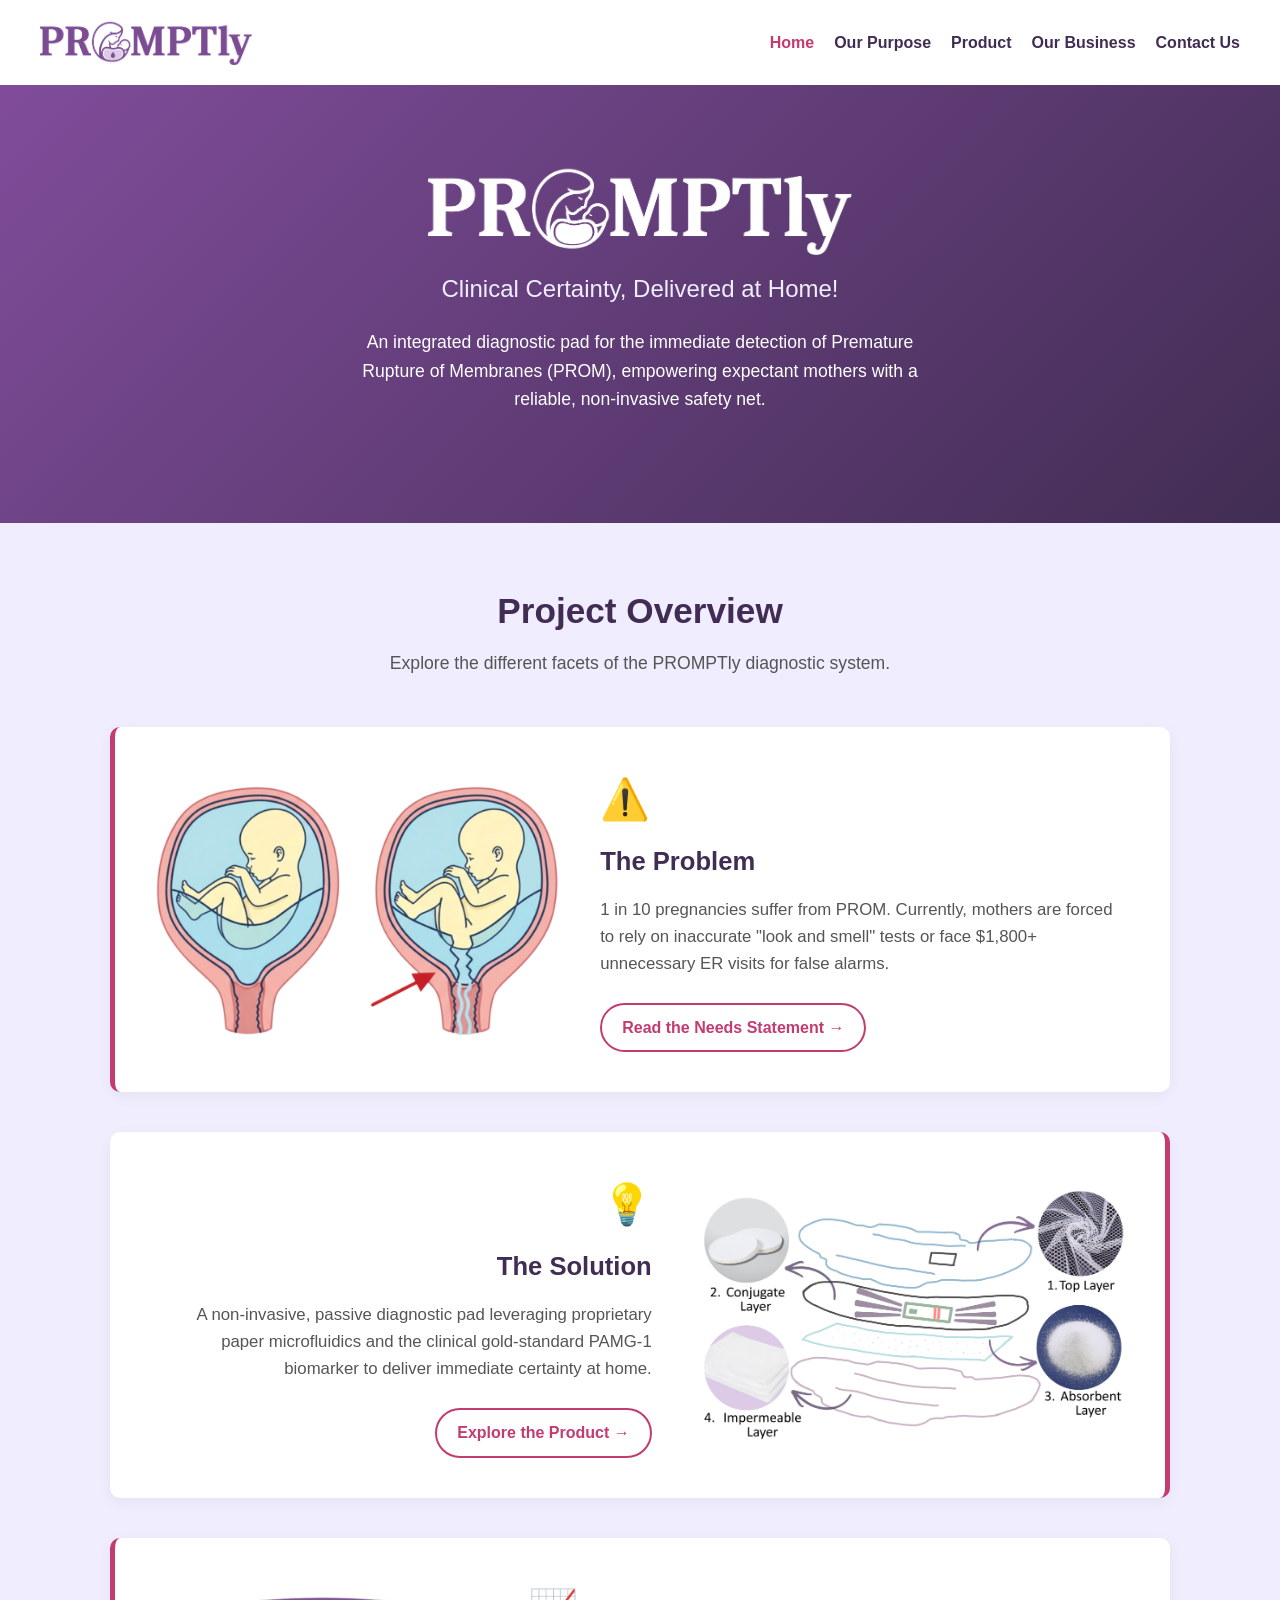
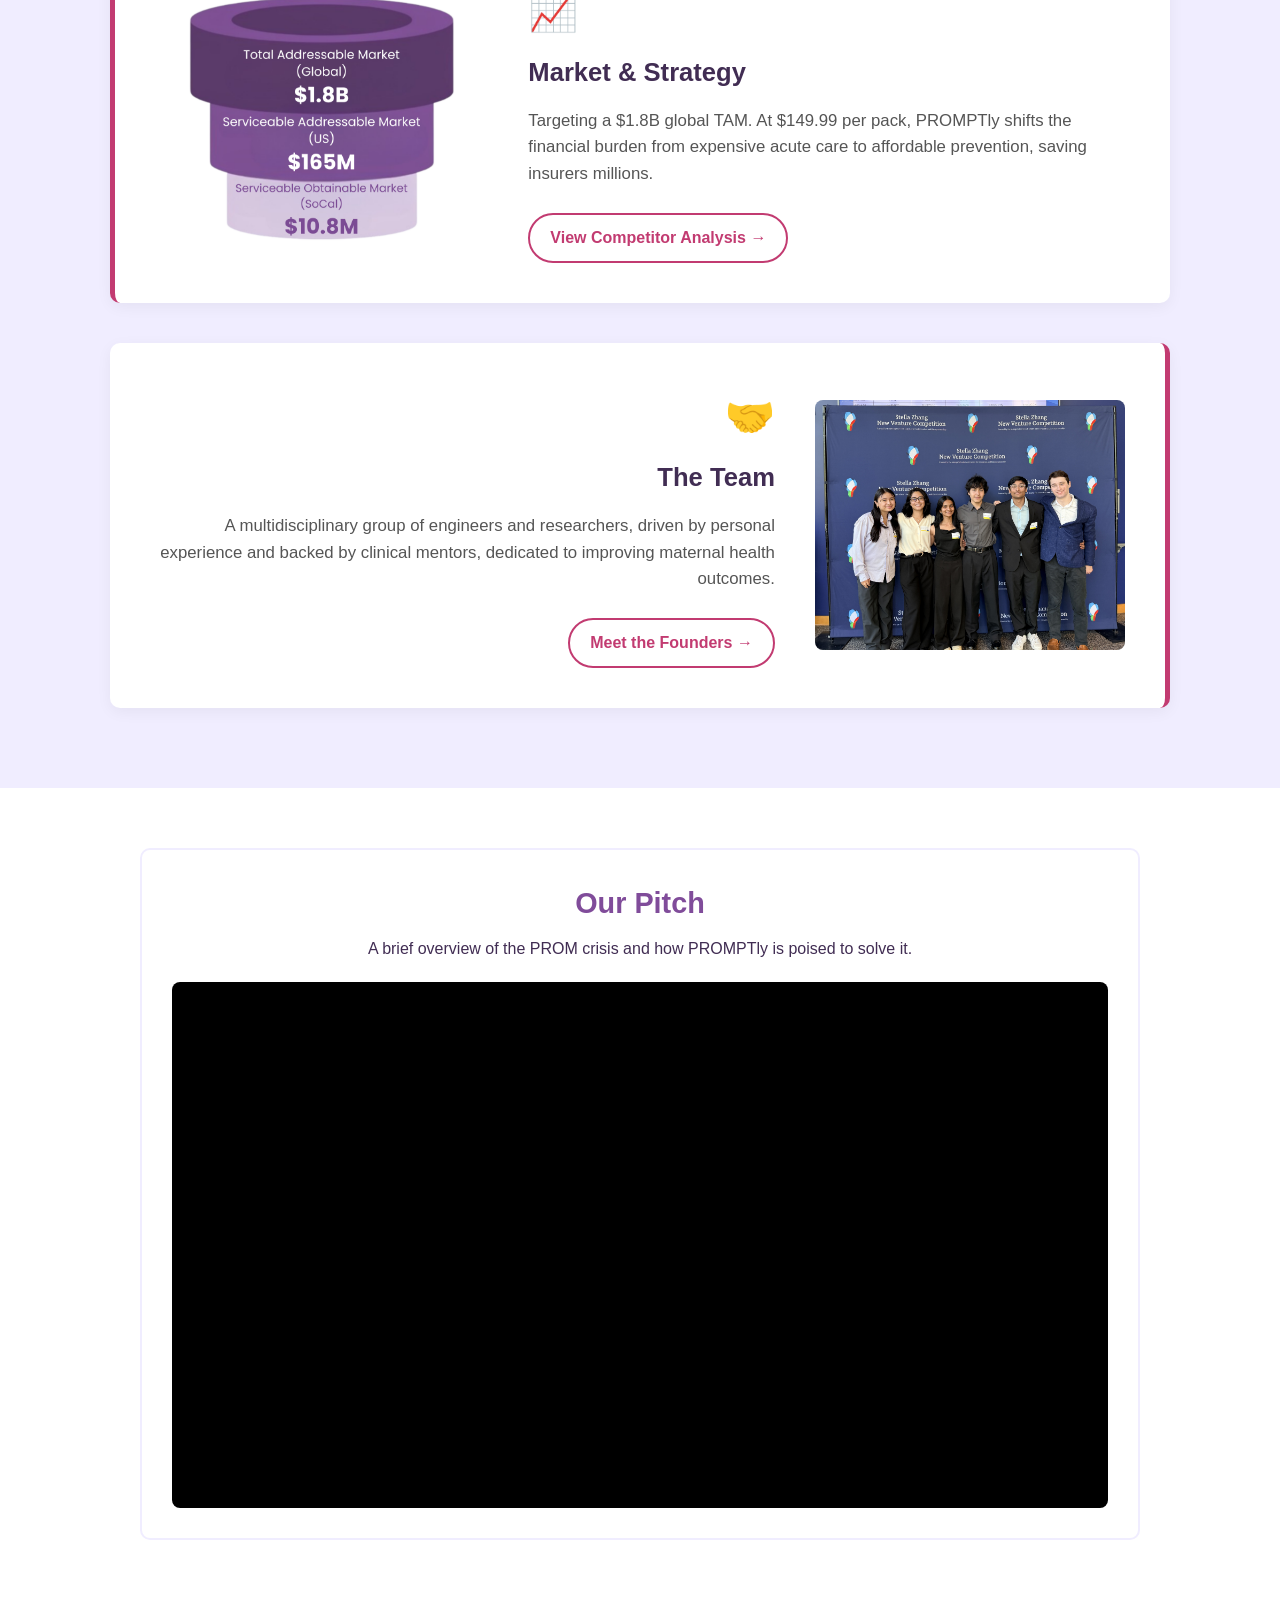
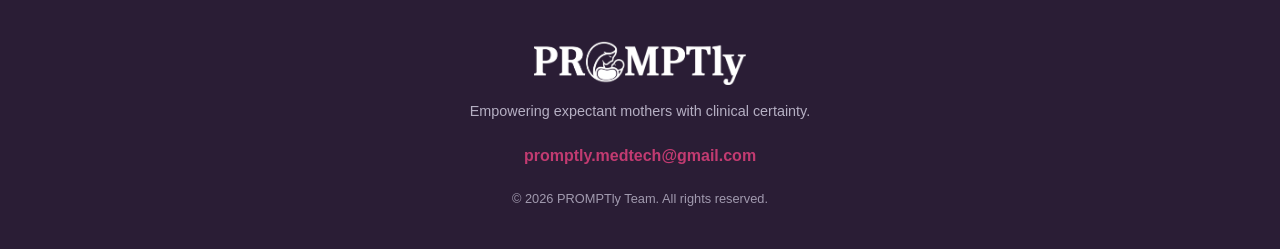
==== commit 8310b240: "update homepage, pitch link, francisco's story" ====
--- a/index.html
+++ b/index.html
@@ -5,6 +5,7 @@
     <meta name="viewport" content="width=device-width, initial-scale=1.0">
     <title>PROMPTly | Clinical Certainty, Delivered at Home</title>
     <link rel="stylesheet" href="style.css">
+    <link rel="icon" type="image/png" href="assets/favicon.png">
 </head>
 <body>
 
@@ -25,13 +26,15 @@
 
     <header class="hero">
         <div class="hero-content">
-            <h1>PROMPTly</h1>
+            <div class="logo" style="color: var(--white); margin-bottom: 15px;">
+                <img src="logo.png" alt="PROMPTly Logo" style="height: 90px; margin: 0 auto; display: block; filter: brightness(0) invert(1);">
+            </div>
             <h2>Clinical Certainty, Delivered at Home!</h2>
             <p>An integrated diagnostic pad for the immediate detection of Premature Rupture of Membranes (PROM), empowering expectant mothers with a reliable, non-invasive safety net.</p>
         </div>
     </header>
 
-    <div class="parallax-section"></div>
+    <!-- <div class="parallax-section"></div> -->
 
     <section class="overview-section">
         <div class="container">
@@ -96,11 +99,11 @@
 
     <main class="media-section" style="background-color: var(--card-bg); padding-top: 60px;">
         <div class="container">
-            <section class="video-container" style="max-width: 800px; margin: 0 auto; box-shadow: none; border: 2px solid var(--bg-color);">
-                <h3>Our 3-Minute Pitch</h3>
+            <section class="video-container" style="max-width: 1000px; margin: 0 auto; box-shadow: none; border: 2px solid var(--bg-color);">
+                <h3>Our Pitch</h3>
                 <p>A brief overview of the PROM crisis and how PROMPTly is poised to solve it.</p>
-                <div class="video-wrapper">
-                    <iframe src="https://www.youtube.com/embed/placeholder1" frameborder="0" allow="autoplay; encrypted-media" allowfullscreen></iframe>
+                 <div class="video-wrapper">
+                    <iframe src="https://www.youtube.com/embed/625L0qi_u2M?si=vPwjtoglUY4XOpX_" frameborder="0" allow="autoplay; encrypted-media" allowfullscreen></iframe>
                 </div>
             </section>
         </div>
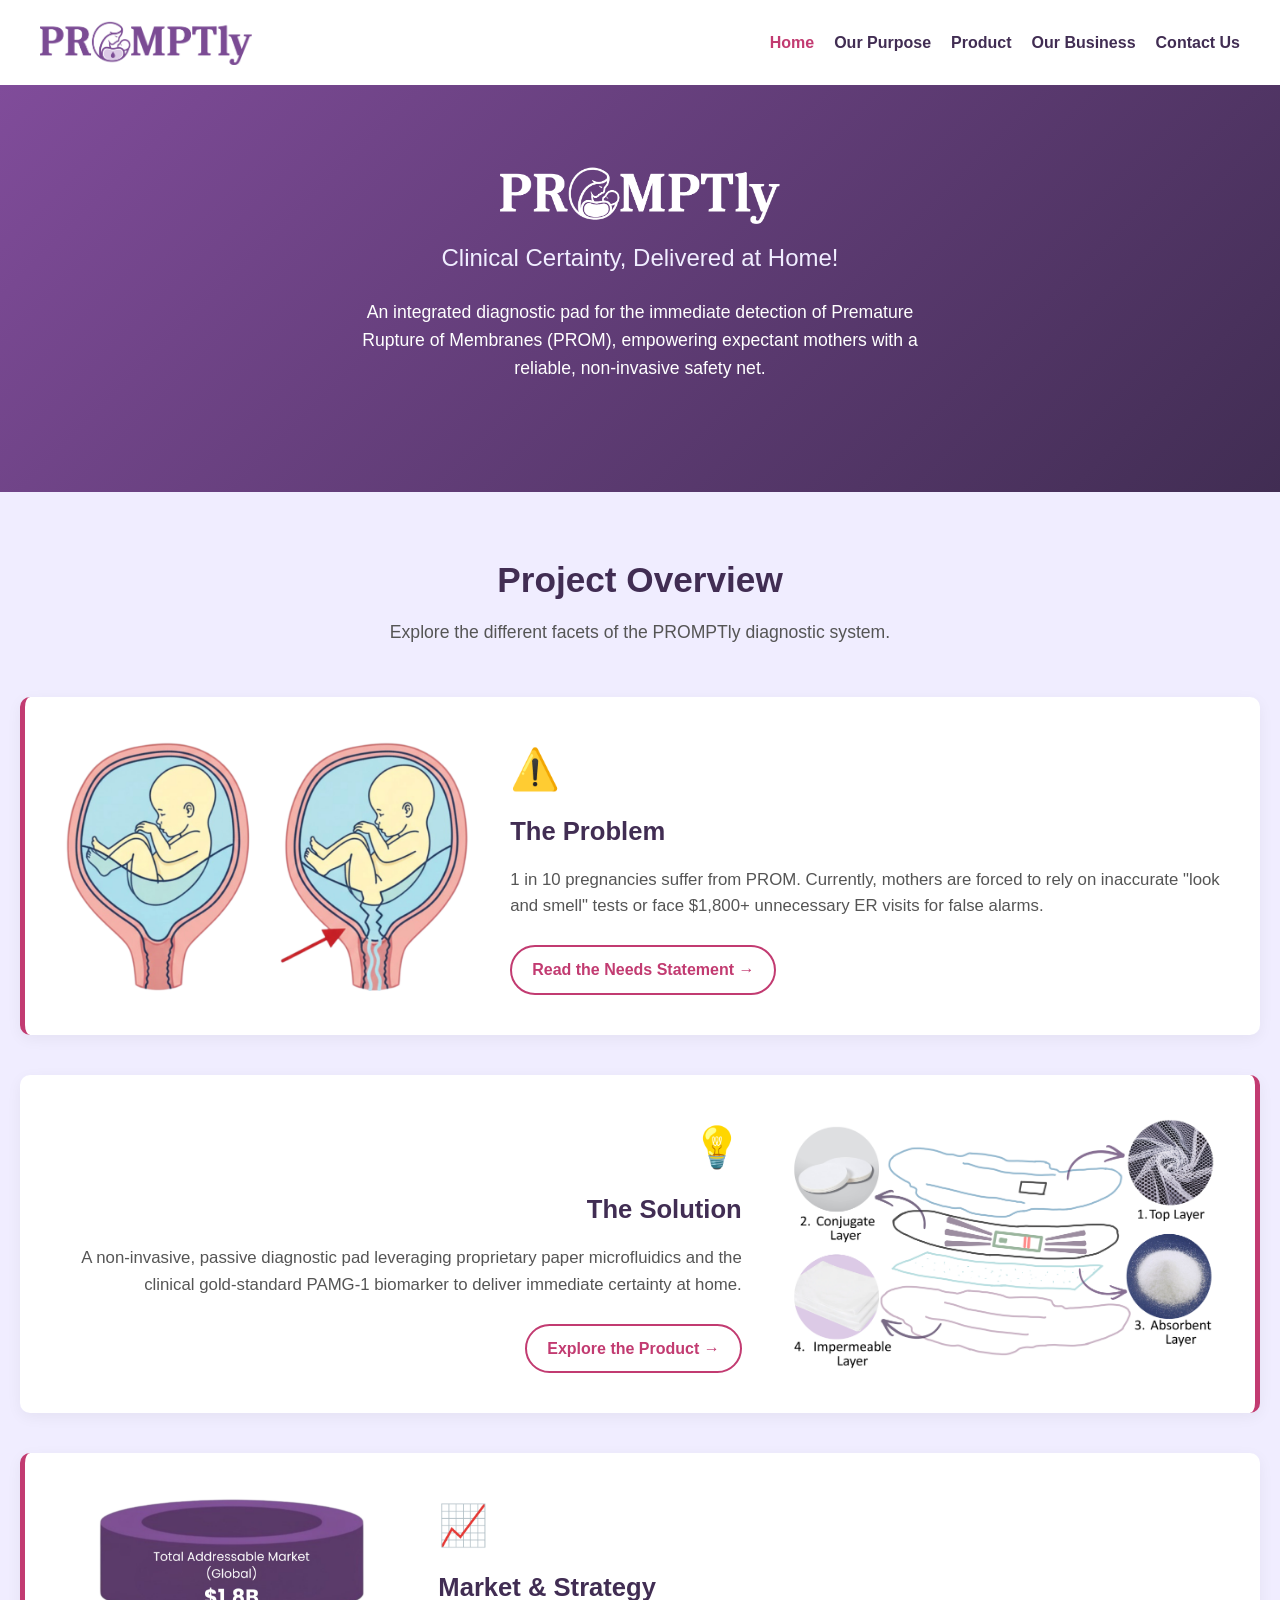
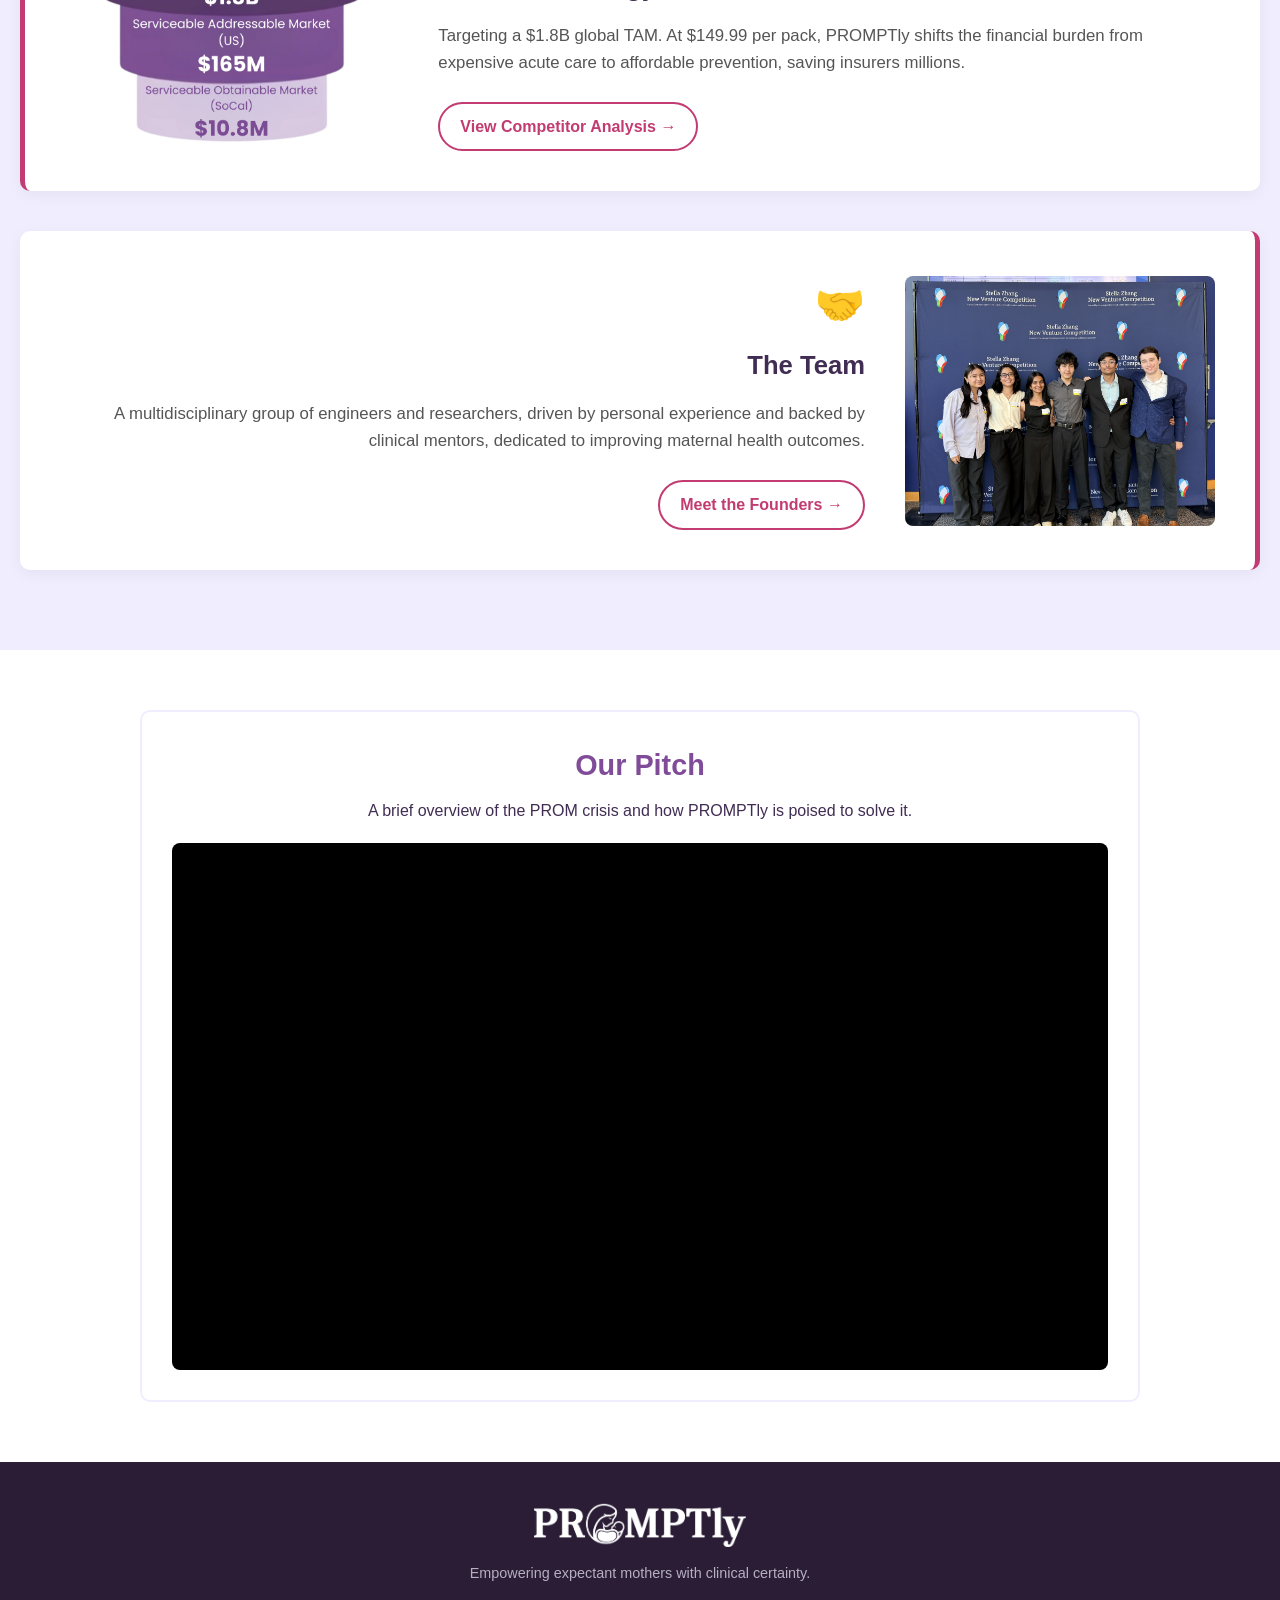
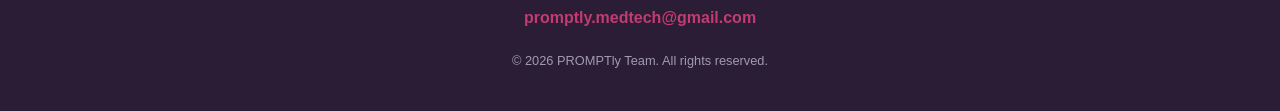
==== commit 4e234423: "fixed overspill on home page hopefully v3" ====
--- a/index.html
+++ b/index.html
@@ -1,5 +1,6 @@
 <!DOCTYPE html>
 <html lang="en">
+
 <head>
     <meta charset="UTF-8">
     <meta name="viewport" content="width=device-width, initial-scale=1.0">
@@ -7,6 +8,7 @@
     <link rel="stylesheet" href="style.css">
     <link rel="icon" type="image/png" href="assets/favicon.png">
 </head>
+
 <body>
 
     <nav class="navbar">
@@ -15,6 +17,15 @@
                 <img src="logo.png" alt="PROMPTly Logo">
             </a>
         </div>
+
+        <input type="checkbox" id="menu-toggle" class="menu-toggle">
+
+        <label for="menu-toggle" class="hamburger">
+            <span></span>
+            <span></span>
+            <span></span>
+        </label>
+
         <ul class="nav-links">
             <li><a href="index.html" class="active">Home</a></li>
             <li><a href="purpose.html">Our Purpose</a></li>
@@ -27,10 +38,11 @@
     <header class="hero">
         <div class="hero-content">
             <div class="logo" style="color: var(--white); margin-bottom: 15px;">
-                <img src="logo.png" alt="PROMPTly Logo" style="height: 90px; margin: 0 auto; display: block; filter: brightness(0) invert(1);">
+              <img src="logo.png" alt="PROMPTly Logo" style="width: 100%; max-width: 280px; height: auto; margin: 0 auto; display: block; filter: brightness(0) invert(1);">
             </div>
             <h2>Clinical Certainty, Delivered at Home!</h2>
-            <p>An integrated diagnostic pad for the immediate detection of Premature Rupture of Membranes (PROM), empowering expectant mothers with a reliable, non-invasive safety net.</p>
+            <p>An integrated diagnostic pad for the immediate detection of Premature Rupture of Membranes (PROM),
+                empowering expectant mothers with a reliable, non-invasive safety net.</p>
         </div>
     </header>
 
@@ -44,7 +56,7 @@
             </div>
 
             <div class="summary-rows">
-                
+
                 <div class="summary-card">
                     <div class="card-image">
                         <img src="assets/prom-diagram.png" alt="PROM diagram">
@@ -52,7 +64,8 @@
                     <div class="card-text">
                         <div class="card-icon">⚠️</div>
                         <h3>The Problem</h3>
-                        <p>1 in 10 pregnancies suffer from PROM. Currently, mothers are forced to rely on inaccurate "look and smell" tests or face $1,800+ unnecessary ER visits for false alarms.</p>
+                        <p>1 in 10 pregnancies suffer from PROM. Currently, mothers are forced to rely on inaccurate
+                            "look and smell" tests or face $1,800+ unnecessary ER visits for false alarms.</p>
                         <a href="purpose.html" class="btn btn-outline">Read the Needs Statement &rarr;</a>
                     </div>
                 </div>
@@ -64,7 +77,8 @@
                     <div class="card-text">
                         <div class="card-icon">💡</div>
                         <h3>The Solution</h3>
-                        <p>A non-invasive, passive diagnostic pad leveraging proprietary paper microfluidics and the clinical gold-standard PAMG-1 biomarker to deliver immediate certainty at home.</p>
+                        <p>A non-invasive, passive diagnostic pad leveraging proprietary paper microfluidics and the
+                            clinical gold-standard PAMG-1 biomarker to deliver immediate certainty at home.</p>
                         <a href="product.html" class="btn btn-outline">Explore the Product &rarr;</a>
                     </div>
                 </div>
@@ -76,7 +90,8 @@
                     <div class="card-text">
                         <div class="card-icon">📈</div>
                         <h3>Market & Strategy</h3>
-                        <p>Targeting a $1.8B global TAM. At $149.99 per pack, PROMPTly shifts the financial burden from expensive acute care to affordable prevention, saving insurers millions.</p>
+                        <p>Targeting a $1.8B global TAM. At $149.99 per pack, PROMPTly shifts the financial burden from
+                            expensive acute care to affordable prevention, saving insurers millions.</p>
                         <a href="business.html" class="btn btn-outline">View Competitor Analysis &rarr;</a>
                     </div>
                 </div>
@@ -88,7 +103,8 @@
                     <div class="card-text">
                         <div class="card-icon">🤝</div>
                         <h3>The Team</h3>
-                        <p>A multidisciplinary group of engineers and researchers, driven by personal experience and backed by clinical mentors, dedicated to improving maternal health outcomes.</p>
+                        <p>A multidisciplinary group of engineers and researchers, driven by personal experience and
+                            backed by clinical mentors, dedicated to improving maternal health outcomes.</p>
                         <a href="contact.html" class="btn btn-outline">Meet the Founders &rarr;</a>
                     </div>
                 </div>
@@ -99,11 +115,12 @@
 
     <main class="media-section" style="background-color: var(--card-bg); padding-top: 60px;">
         <div class="container">
-            <section class="video-container" style="max-width: 1000px; margin: 0 auto; box-shadow: none; border: 2px solid var(--bg-color);">
+            <section class="video-container" style="width: 100%; max-width: 1000px; margin: 0 auto; box-shadow: none; border: 2px solid var(--bg-color);">
                 <h3>Our Pitch</h3>
                 <p>A brief overview of the PROM crisis and how PROMPTly is poised to solve it.</p>
-                 <div class="video-wrapper">
-                    <iframe src="https://www.youtube.com/embed/625L0qi_u2M?si=vPwjtoglUY4XOpX_" frameborder="0" allow="autoplay; encrypted-media" allowfullscreen></iframe>
+                <div class="video-wrapper">
+                    <iframe src="https://www.youtube.com/embed/625L0qi_u2M?si=vPwjtoglUY4XOpX_" frameborder="0"
+                        allow="autoplay; encrypted-media" allowfullscreen></iframe>
                 </div>
             </section>
         </div>
@@ -112,15 +129,19 @@
     <footer>
         <div class="footer-content">
             <div class="logo" style="color: var(--white); margin-bottom: 15px;">
-                <img src="logo.png" alt="PROMPTly Logo" style="height: 45px; margin: 0 auto; display: block; filter: brightness(0) invert(1);">
+                <img src="logo.png" alt="PROMPTly Logo"
+                    style="height: 45px; margin: 0 auto; display: block; filter: brightness(0) invert(1);">
             </div>
             <p>Empowering expectant mothers with clinical certainty.</p>
             <div style="margin-top: 20px;">
-                <a href="mailto:promptly.medtech@gmail.com" style="color: var(--accent-color-2); font-weight: bold;">promptly.medtech@gmail.com</a>
+                <a href="mailto:promptly.medtech@gmail.com"
+                    style="color: var(--accent-color-2); font-weight: bold;">promptly.medtech@gmail.com</a>
             </div>
-            <p style="margin-top: 20px; font-size: 0.8rem; opacity: 0.6;">&copy; 2026 PROMPTly Team. All rights reserved.</p>
+            <p style="margin-top: 20px; font-size: 0.8rem; opacity: 0.6;">&copy; 2026 PROMPTly Team. All rights
+                reserved.</p>
         </div>
     </footer>
 
 </body>
+
 </html>
--- a/style.css
+++ b/style.css
@@ -19,6 +19,11 @@
     box-sizing: border-box;
 }
 
+html, body {
+    max-width: 100%;
+    overflow-x: hidden;
+}
+
 body {
     font-family: 'Segoe UI', Tahoma, Geneva, Verdana, sans-serif;
     background-color: var(--bg-color);
@@ -47,6 +52,8 @@
     display: flex;
     justify-content: space-between;
     align-items: center;
+    flex-wrap: wrap;
+    gap: 10px;
     background-color: var(--card-bg);
     padding: 20px 40px;
     box-shadow: 0 4px 6px rgba(0,0,0,0.05);
@@ -79,6 +86,12 @@
     color: var(--white);
     text-align: center;
     padding: 80px 20px;
+    width: 100%;
+}
+
+.hero img {
+    max-width: 100%;       /* Ensures the logo/image never spills out */
+    height: auto;
 }
 
 .hero h1 {
@@ -782,6 +795,11 @@
 
 /* Mobile Responsiveness */
 @media (max-width: 768px) {
+    .summary-card {
+        padding: 20px; /* Reduce from 40px to save space */
+        width: 100%;   /* Ensure it stays within bounds */
+    }
+    
     .summary-card, .summary-card.row-reverse {
         flex-direction: column;
         text-align: center;
@@ -908,4 +926,111 @@
     background-color: var(--accent-color-1); /* Swaps color on hover for a nice effect */
     transform: translateY(-2px);             /* Gives a slight "lift" effect */
     box-shadow: 0 4px 10px rgba(0,0,0,0.15); /* Adds a shadow on hover */
+}
+
+/* --- SUB-BULLET INDENTATION --- */
+.ui-list ul {
+    padding-left: 25px; /* Adjust this value to increase/decrease the indent */
+    margin-top: 5px;    /* Adds a little breathing room above the sub-bullets */
+    list-style-type: circle; /* Changes the sub-bullet style so it looks different from the main bullet */
+}
+
+.ui-list ul li {
+    font-size: 1rem; /* Makes the sub-bullets slightly smaller than the main text */
+    margin-bottom: 5px; /* Tighter spacing between sub-bullets */
+}
+
+/* --- UPDATED COMPETITOR TABLE STYLES --- */
+.center-header {
+    text-align: center !important;
+}
+
+.competitor-logo {
+    max-height: 40px;       /* Keeps logos a uniform, manageable height */
+    width: auto;
+    max-width: 120px;       /* Prevents wide logos from stretching the columns */
+    display: block;
+    margin: 0 auto;         /* Centers the logo in the header cell */
+}
+
+.yes-no-cell {
+    font-size: 1.3rem;      /* Makes the Yes/No and $$$ text larger */
+    text-align: center;     /* Centers the text under the logos */
+}
+
+/* Optional: Override the default left-alignment for the first column of the body to keep the table balanced */
+.competitor-table tbody td:first-child {
+    text-align: left;
+}
+
+
+@media (max-width: 480px) {
+    .hero h1 { 
+        font-size: 1.8rem; /* Shrinks the giant title */
+    }
+    .hero img {
+        height: 60px; /* Shrinks the hero image */
+    }
+}
+
+.menu-toggle, .hamburger {
+    display: none;
+}
+
+/* --- 2. Mobile Logic (Small Screens) --- */
+@media (max-width: 768px) {
+    /* Show the hamburger icon */
+    .hamburger {
+        display: flex;
+        flex-direction: column;
+        gap: 5px;
+        cursor: pointer;
+        z-index: 1001;
+    }
+
+    .hamburger span {
+        width: 25px;
+        height: 3px;
+        background-color: var(--text-color);
+        border-radius: 2px;
+        transition: 0.3s;
+    }
+
+    /* Transform nav-links into a hidden dropdown menu */
+    .nav-links {
+        display: none; /* Hide by default */
+        flex-direction: column;
+        position: absolute;
+        top: 80px; /* Adjust based on your navbar height */
+        left: 0;
+        width: 100%;
+        background-color: var(--card-bg);
+        padding: 20px;
+        box-shadow: 0 4px 10px rgba(0,0,0,0.1);
+        z-index: 1000;
+        text-align: center;
+    }
+
+    /* THE MAGIC: If checkbox is checked, show the menu */
+    .menu-toggle:checked ~ .nav-links {
+        display: flex;
+    }
+
+    /* Optional: Change hamburger to an 'X' when checked */
+    .menu-toggle:checked + .hamburger span:nth-child(1) { transform: rotate(45deg) translate(5px, 5px); }
+    .menu-toggle:checked + .hamburger span:nth-child(2) { opacity: 0; }
+    .menu-toggle:checked + .hamburger span:nth-child(3) { transform: rotate(-45deg) translate(6px, -7px); }
+}
+
+.container, .hero-content, .summary-card {
+    width: 100% !important;
+    max-width: 100vw !important;
+    overflow-wrap: break-word;
+}
+
+/* Ensure the background gradient covers the full width always */
+.hero, .overview-section {
+    width: 100%;
+    position: relative;
+    left: 0;
 }
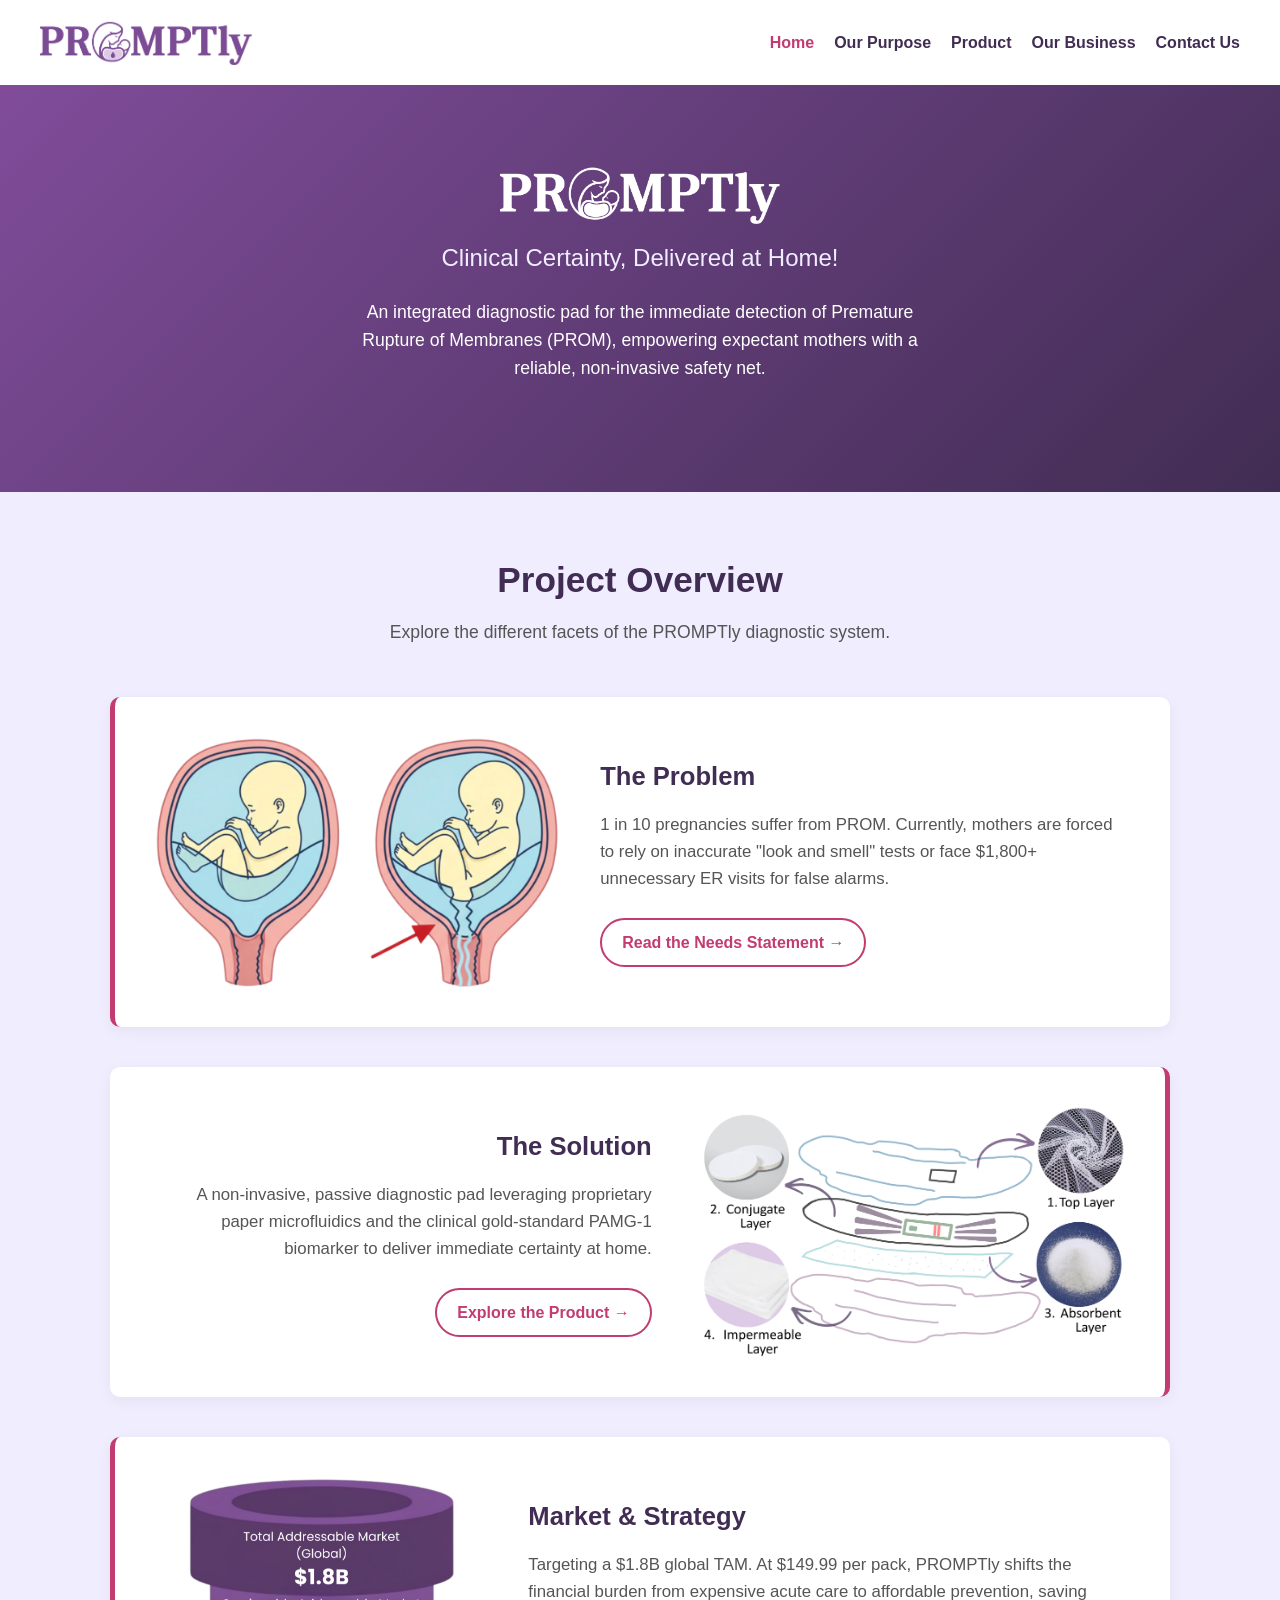
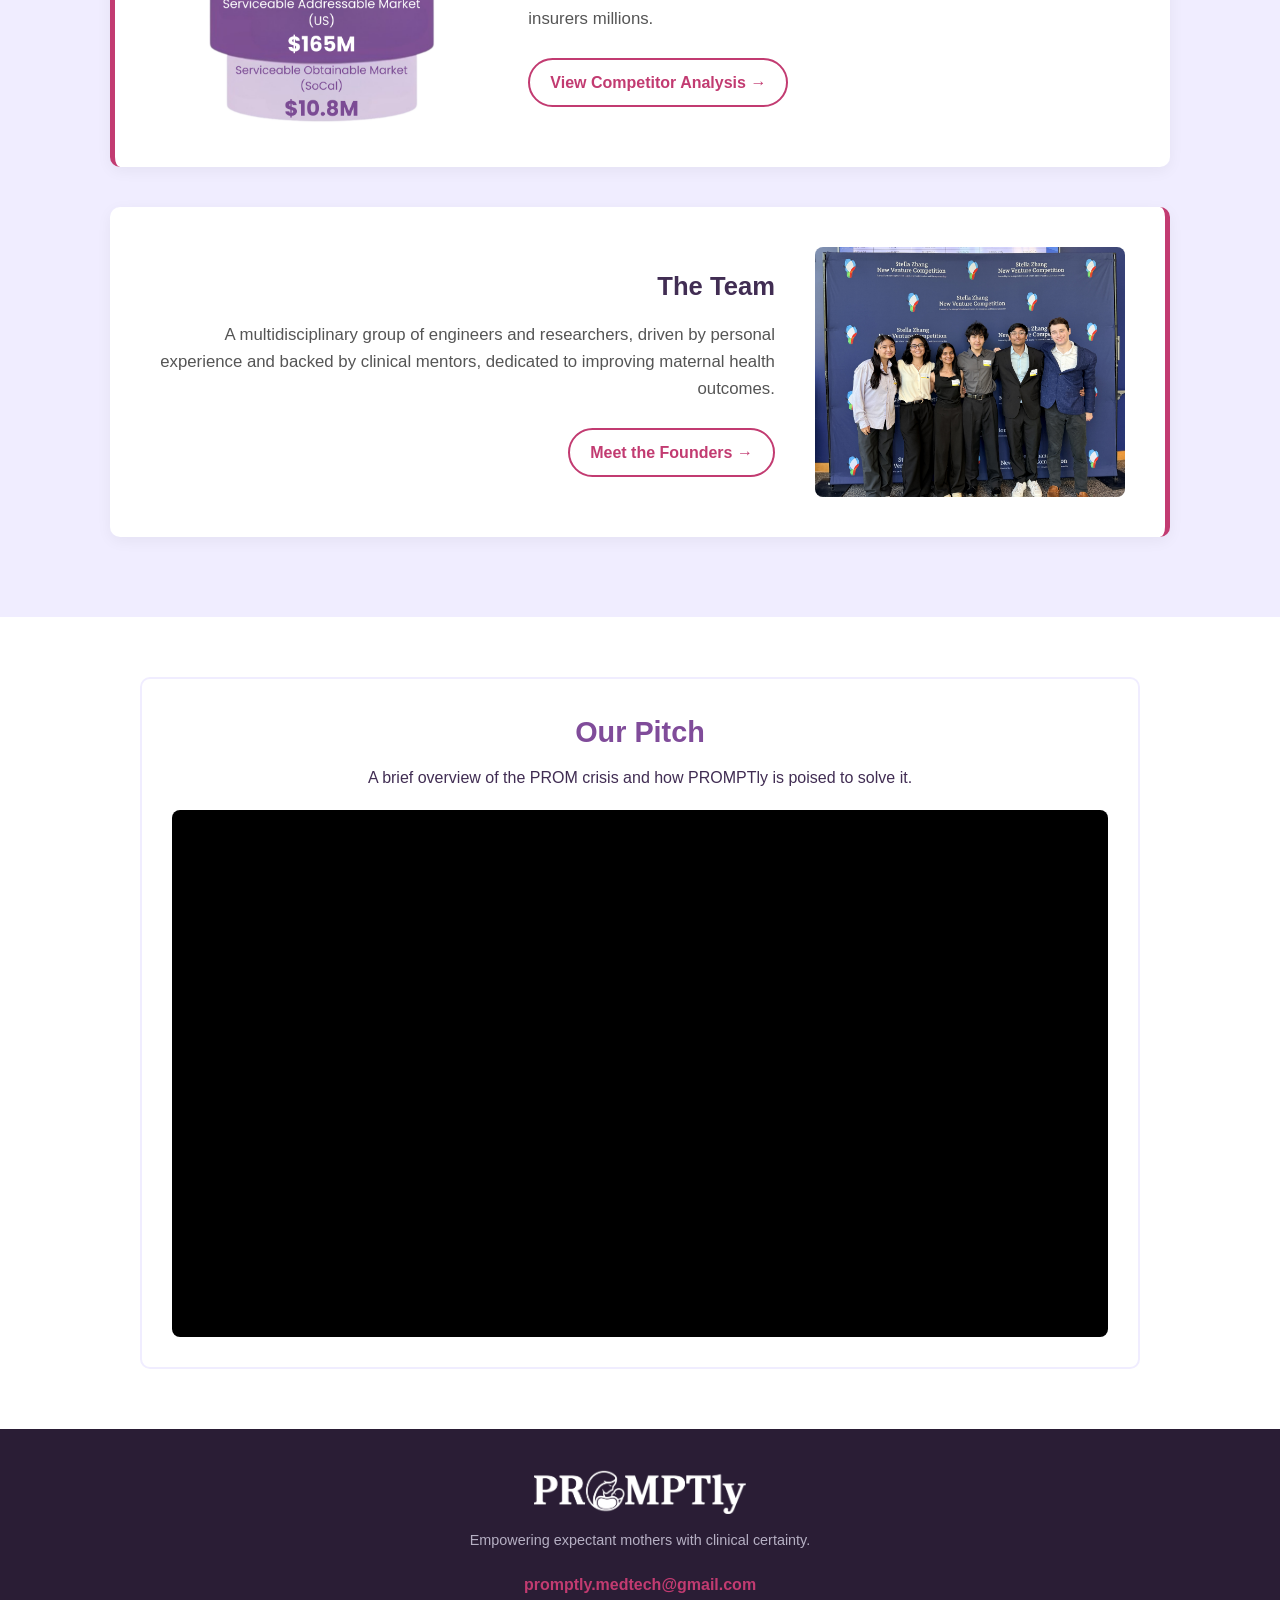
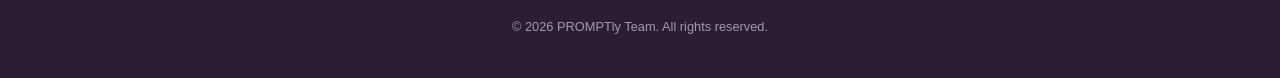
==== commit f9c759b7: "removed financial projection, revenue model, and insurance pitch from business model, removed icons " ====
--- a/index.html
+++ b/index.html
@@ -62,7 +62,6 @@
                         <img src="assets/prom-diagram.png" alt="PROM diagram">
                     </div>
                     <div class="card-text">
-                        <div class="card-icon">⚠️</div>
                         <h3>The Problem</h3>
                         <p>1 in 10 pregnancies suffer from PROM. Currently, mothers are forced to rely on inaccurate
                             "look and smell" tests or face $1,800+ unnecessary ER visits for false alarms.</p>
@@ -75,7 +74,6 @@
                         <img src="assets/layers.png" alt="Our Device">
                     </div>
                     <div class="card-text">
-                        <div class="card-icon">💡</div>
                         <h3>The Solution</h3>
                         <p>A non-invasive, passive diagnostic pad leveraging proprietary paper microfluidics and the
                             clinical gold-standard PAMG-1 biomarker to deliver immediate certainty at home.</p>
@@ -88,7 +86,6 @@
                         <img src="assets/TAM-SAM-SOM.png" alt="Market">
                     </div>
                     <div class="card-text">
-                        <div class="card-icon">📈</div>
                         <h3>Market & Strategy</h3>
                         <p>Targeting a $1.8B global TAM. At $149.99 per pack, PROMPTly shifts the financial burden from
                             expensive acute care to affordable prevention, saving insurers millions.</p>
@@ -101,7 +98,6 @@
                         <img src="assets/team-photo.jpg" alt="Our Device">
                     </div>
                     <div class="card-text">
-                        <div class="card-icon">🤝</div>
                         <h3>The Team</h3>
                         <p>A multidisciplinary group of engineers and researchers, driven by personal experience and
                             backed by clinical mentors, dedicated to improving maternal health outcomes.</p>
--- a/style.css
+++ b/style.css
@@ -19,11 +19,6 @@
     box-sizing: border-box;
 }
 
-html, body {
-    max-width: 100%;
-    overflow-x: hidden;
-}
-
 body {
     font-family: 'Segoe UI', Tahoma, Geneva, Verdana, sans-serif;
     background-color: var(--bg-color);
@@ -86,12 +81,6 @@
     color: var(--white);
     text-align: center;
     padding: 80px 20px;
-    width: 100%;
-}
-
-.hero img {
-    max-width: 100%;       /* Ensures the logo/image never spills out */
-    height: auto;
 }
 
 .hero h1 {
@@ -454,7 +443,8 @@
     margin-bottom: 5px;
 }
 
-/* Competitor Table */
+/* --- UPDATED COMPETITOR TABLE STYLES --- */
+
 .table-responsive {
     overflow-x: auto;
     margin-top: 20px;
@@ -466,32 +456,65 @@
     min-width: 600px;
 }
 
-.competitor-table th, .competitor-table td {
+/* Base styling for all cells */
+.competitor-table th, 
+.competitor-table td {
     padding: 15px;
-    text-align: left;
+    text-align: center;
     border-bottom: 1px solid #eee;
-}
-
+    vertical-align: middle;
+}
+
+/* Header Row (Medium Purple) */
 .competitor-table th {
-    background-color: var(--bg-color);
-    color: var(--accent-color-1);
+    background-color: var(--bg-color); /* Light Lavender */
+    color: var(--accent-color-1);     /* Medium Purple */
     font-weight: bold;
-}
-
+    font-size: 1.5rem;
+}
+
+/* 1. Icon Cell Base Styling (Dark Purple Default) */
+.yes-no-cell {
+    font-size: 3rem;
+    text-align: center;
+    vertical-align: middle;
+    line-height: 1;
+    padding: 10px;
+    color: #6b6565 !important; /* Light gray for default "no" state */
+}
+
+/* 2. PROMPTly Column Highlight (Medium Purple Override) */
+.competitor-table td.highlight.yes-no-cell {
+    color: var(--accent-color-1) !important; /* #804c9a */
+}
+
+/* 3. Highlight Column Box & Border Styling */
 .competitor-table td.highlight {
-    background-color: rgba(0, 151, 178, 0.05); /* very light teal */
-    font-weight: 600;
-    color: var(--accent-color-2);
-    border-left: 3px solid var(--accent-color-2);
-    border-right: 3px solid var(--accent-color-2);
-}
-
-/* Make sure the highlight borders connect vertically */
+    background-color: rgba(128, 76, 154, 0.05); /* Very light tint of Medium Purple */
+    border-left: 2px solid var(--accent-color-1);
+    border-right: 2px solid var(--accent-color-1);
+}
+
+/* Connect the Highlight Borders Vertically */
 .competitor-table tbody tr:first-child td.highlight {
-    border-top: 3px solid var(--accent-color-2);
-}
+    border-top: 2px solid var(--accent-color-1);
+}
+
 .competitor-table tbody tr:last-child td.highlight {
-    border-bottom: 3px solid var(--accent-color-2);
+    border-bottom: 2px solid var(--accent-color-1);
+}
+
+/* Center logos in headers */
+.center-header {
+    text-align: center !important;
+}
+
+.competitor-logo {
+    max-height: 40px;
+    width: auto;
+    max-width: 120px;
+    display: block;
+    margin: 0 auto;
 }
 
 @media (max-width: 768px) {
@@ -742,7 +765,7 @@
 .card-image img {
     width: 100%;
     height: 100%;
-    object-fit: cover; /* Ensures image fills the box without stretching */
+    object-fit: contain; /* Ensures image fills the box without stretching */
 }
 
 /* Card Text */
@@ -795,11 +818,6 @@
 
 /* Mobile Responsiveness */
 @media (max-width: 768px) {
-    .summary-card {
-        padding: 20px; /* Reduce from 40px to save space */
-        width: 100%;   /* Ensure it stays within bounds */
-    }
-    
     .summary-card, .summary-card.row-reverse {
         flex-direction: column;
         text-align: center;
@@ -940,38 +958,24 @@
     margin-bottom: 5px; /* Tighter spacing between sub-bullets */
 }
 
-/* --- UPDATED COMPETITOR TABLE STYLES --- */
-.center-header {
-    text-align: center !important;
-}
-
-.competitor-logo {
-    max-height: 40px;       /* Keeps logos a uniform, manageable height */
-    width: auto;
-    max-width: 120px;       /* Prevents wide logos from stretching the columns */
-    display: block;
-    margin: 0 auto;         /* Centers the logo in the header cell */
-}
-
-.yes-no-cell {
-    font-size: 1.3rem;      /* Makes the Yes/No and $$$ text larger */
-    text-align: center;     /* Centers the text under the logos */
-}
-
-/* Optional: Override the default left-alignment for the first column of the body to keep the table balanced */
-.competitor-table tbody td:first-child {
-    text-align: left;
-}
-
-
+
+/*
 @media (max-width: 480px) {
     .hero h1 { 
-        font-size: 1.8rem; /* Shrinks the giant title */
-    }
-    .hero img {
-        height: 60px; /* Shrinks the hero image */
-    }
-}
+        font-size: 1.8rem; 
+    }
+    
+    .navbar { 
+        padding: 10px; 
+    }
+    
+    .container {
+        padding: 0 15px;
+        max-width: 100vw;
+        overflow-wrap: break-word; 
+    }
+}
+    */
 
 .menu-toggle, .hamburger {
     display: none;
@@ -1022,15 +1026,34 @@
     .menu-toggle:checked + .hamburger span:nth-child(3) { transform: rotate(-45deg) translate(6px, -7px); }
 }
 
-.container, .hero-content, .summary-card {
-    width: 100% !important;
-    max-width: 100vw !important;
-    overflow-wrap: break-word;
-}
-
-/* Ensure the background gradient covers the full width always */
-.hero, .overview-section {
-    width: 100%;
-    position: relative;
-    left: 0;
+/* --- IMAGE ATTRIBUTION STYLES --- */
+figcaption.attribution {
+    font-size: 0.85rem;
+    color: #888;
+    margin-top: 8px;
+    font-style: italic;
+    text-align: center;
+    line-height: 1.2;
+}
+
+/* --- LARGE DOWNLOAD BUTTON --- */
+.btn-large {
+    padding: 16px 32px !important;
+    font-size: 1.2rem !important;
+    border-radius: 50px !important;
+    display: inline-block;
+    transition: all 0.3s ease;
+}
+
+.btn-large:hover {
+    background-color: var(--accent-color-1);
+    transform: translateY(-2px);
+    box-shadow: 0 4px 10px rgba(0,0,0,0.15);
+}
+
+/* --- FINANCIAL TABLE HIGHLIGHTS --- */
+.bold-row td {
+    font-weight: bold;
+    color: var(--accent-color-2); /* Uses your Deep Rose color to make them pop! */
+    background-color: rgba(194, 59, 113, 0.05); /* Very light background tint */
 }
